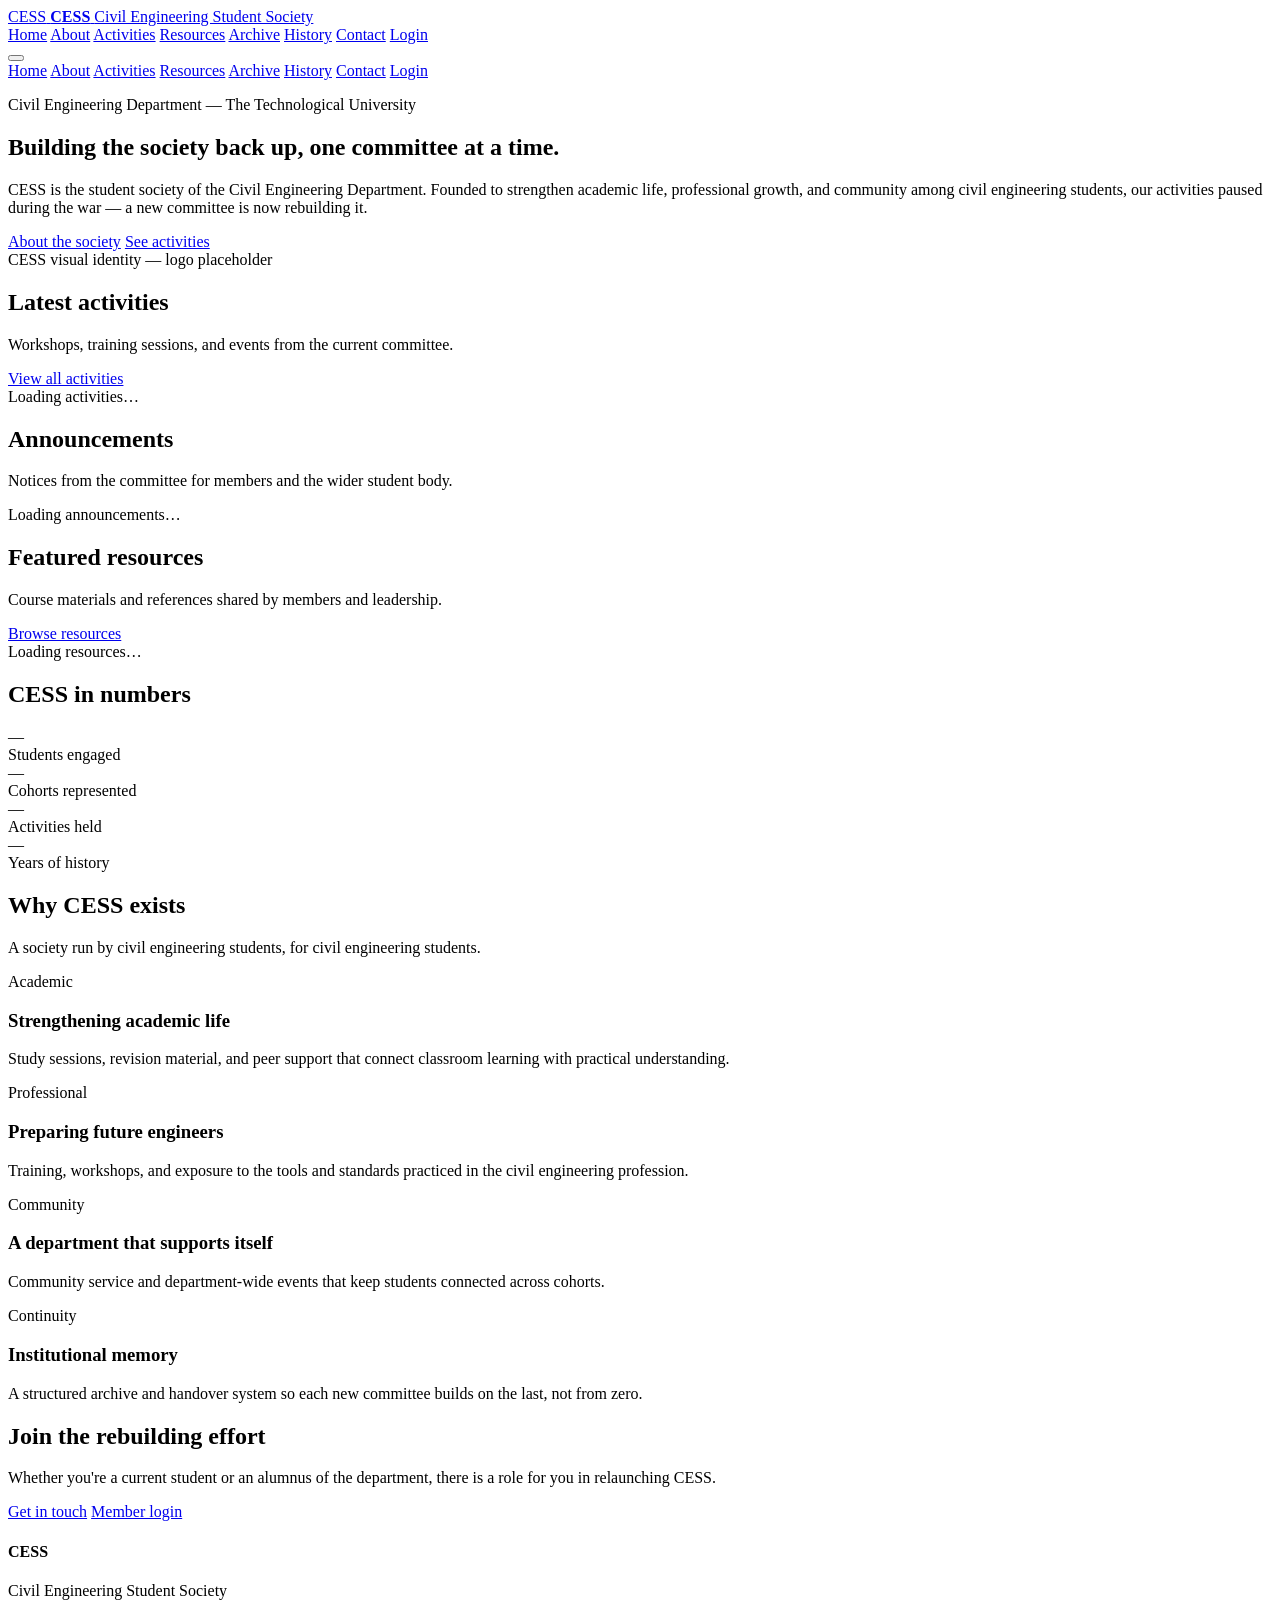
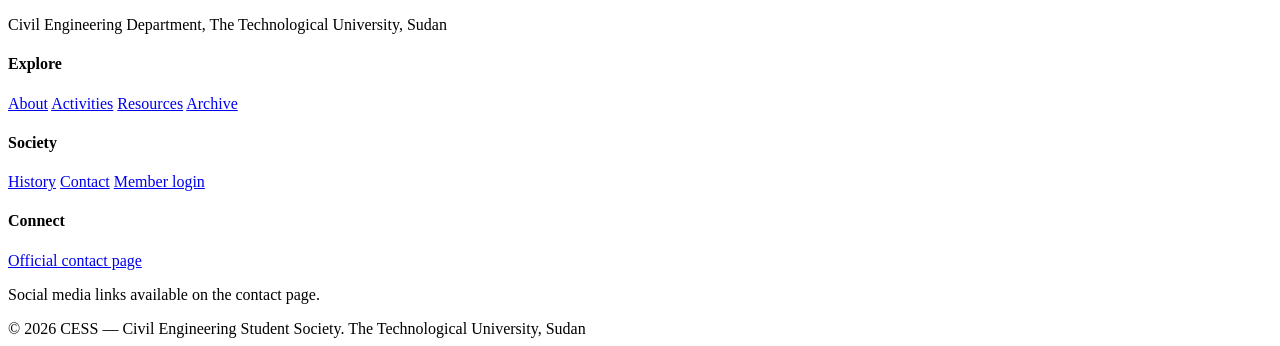
==== index.html @ f5d07ea7 "Add files via upload" ====
<!DOCTYPE html>
<html lang="en">
<head>
<meta charset="UTF-8">
<meta name="viewport" content="width=device-width, initial-scale=1.0">
<title>CESS — Civil Engineering Student Society | The Technological University</title>
<meta name="description" content="CESS is the Civil Engineering Student Society at the Civil Engineering Department, The Technological University, Sudan — rebuilding student engineering life after the war.">
<link rel="stylesheet" href="css/style.css">
<link rel="stylesheet" href="css/responsive.css">
</head>
<body>

<header class="site-header">
  <nav class="nav-bar">
    <a href="index.html" class="brand">
      <span class="brand-logo">CESS</span>
      <span class="brand-text">
        <strong>CESS</strong>
        <span>Civil Engineering Student Society</span>
      </span>
    </a>
    <div class="nav-links">
      <a href="index.html" class="active">Home</a>
      <a href="about.html">About</a>
      <a href="activities.html">Activities</a>
      <a href="resources.html">Resources</a>
      <a href="archive.html">Archive</a>
      <a href="history.html">History</a>
      <a href="contact.html">Contact</a>
      <a href="login.html" class="nav-cta">Login</a>
    </div>
    <button class="nav-toggle" id="navToggle" aria-label="Open menu" aria-expanded="false">
      <span></span><span></span><span></span>
    </button>
  </nav>
  <div class="mobile-menu" id="mobileMenu">
    <a href="index.html" class="active">Home</a>
    <a href="about.html">About</a>
    <a href="activities.html">Activities</a>
    <a href="resources.html">Resources</a>
    <a href="archive.html">Archive</a>
    <a href="history.html">History</a>
    <a href="contact.html">Contact</a>
    <a href="login.html">Login</a>
  </div>
</header>

<main>

  <section class="hero">
    <div class="container hero-grid">
      <div>
        <p class="hero-eyebrow">Civil Engineering Department — The Technological University</p>
        <h1>Building the society back up, one committee at a time.</h1>
        <p class="hero-lead">CESS is the student society of the Civil Engineering Department. Founded to strengthen academic life, professional growth, and community among civil engineering students, our activities paused during the war — a new committee is now rebuilding it.</p>
        <div class="hero-actions">
          <a href="about.html" class="btn btn-primary">About the society</a>
          <a href="activities.html" class="btn btn-secondary">See activities</a>
        </div>
      </div>
      <div class="hero-figure"><span>CESS visual identity — logo placeholder</span></div>
    </div>
  </section>

  <section class="section">
    <div class="container">
      <div class="section-head">
        <div>
          <h2>Latest activities</h2>
          <p>Workshops, training sessions, and events from the current committee.</p>
        </div>
        <a href="activities.html">View all activities</a>
      </div>
      <div class="grid grid-activities" id="latestActivities">
        <div class="state-block"><div class="spinner"></div>Loading activities…</div>
      </div>
    </div>
  </section>

  <section class="section section-alt">
    <div class="container">
      <div class="section-head">
        <div>
          <h2>Announcements</h2>
          <p>Notices from the committee for members and the wider student body.</p>
        </div>
      </div>
      <div class="grid grid-cards" id="latestAnnouncements">
        <div class="state-block"><div class="spinner"></div>Loading announcements…</div>
      </div>
    </div>
  </section>

  <section class="section">
    <div class="container">
      <div class="section-head">
        <div>
          <h2>Featured resources</h2>
          <p>Course materials and references shared by members and leadership.</p>
        </div>
        <a href="resources.html">Browse resources</a>
      </div>
      <div class="grid grid-resources" id="featuredResources">
        <div class="state-block"><div class="spinner"></div>Loading resources…</div>
      </div>
    </div>
  </section>

  <section class="section section-alt">
    <div class="container">
      <div class="section-head">
        <div>
          <h2>CESS in numbers</h2>
        </div>
      </div>
      <div class="stats-strip" id="statsStrip">
        <div class="stat-block"><div class="stat-number" id="statStudents">—</div><div class="stat-label">Students engaged</div></div>
        <div class="stat-block"><div class="stat-number" id="statCohorts">—</div><div class="stat-label">Cohorts represented</div></div>
        <div class="stat-block"><div class="stat-number" id="statActivities">—</div><div class="stat-label">Activities held</div></div>
        <div class="stat-block"><div class="stat-number" id="statYears">—</div><div class="stat-label">Years of history</div></div>
      </div>
    </div>
  </section>

  <section class="section">
    <div class="container">
      <div class="section-head">
        <div>
          <h2>Why CESS exists</h2>
          <p>A society run by civil engineering students, for civil engineering students.</p>
        </div>
      </div>
      <div class="grid grid-about">
        <div class="card">
          <span class="card-tag">Academic</span>
          <h3>Strengthening academic life</h3>
          <p>Study sessions, revision material, and peer support that connect classroom learning with practical understanding.</p>
        </div>
        <div class="card">
          <span class="card-tag">Professional</span>
          <h3>Preparing future engineers</h3>
          <p>Training, workshops, and exposure to the tools and standards practiced in the civil engineering profession.</p>
        </div>
        <div class="card">
          <span class="card-tag">Community</span>
          <h3>A department that supports itself</h3>
          <p>Community service and department-wide events that keep students connected across cohorts.</p>
        </div>
        <div class="card">
          <span class="card-tag">Continuity</span>
          <h3>Institutional memory</h3>
          <p>A structured archive and handover system so each new committee builds on the last, not from zero.</p>
        </div>
      </div>
    </div>
  </section>

  <section class="section section-alt text-center">
    <div class="container">
      <h2>Join the rebuilding effort</h2>
      <p class="hero-lead" style="margin-inline:auto;">Whether you're a current student or an alumnus of the department, there is a role for you in relaunching CESS.</p>
      <div class="hero-actions" style="justify-content:center;">
        <a href="contact.html" class="btn btn-primary">Get in touch</a>
        <a href="login.html" class="btn btn-secondary">Member login</a>
      </div>
    </div>
  </section>

</main>

<footer class="site-footer">
  <div class="container">
    <div class="footer-grid">
      <div class="footer-col">
        <h4>CESS</h4>
        <p>Civil Engineering Student Society</p>
        <p>Civil Engineering Department, The Technological University, Sudan</p>
      </div>
      <div class="footer-col">
        <h4>Explore</h4>
        <a href="about.html">About</a>
        <a href="activities.html">Activities</a>
        <a href="resources.html">Resources</a>
        <a href="archive.html">Archive</a>
      </div>
      <div class="footer-col">
        <h4>Society</h4>
        <a href="history.html">History</a>
        <a href="contact.html">Contact</a>
        <a href="login.html">Member login</a>
      </div>
      <div class="footer-col">
        <h4>Connect</h4>
        <a href="contact.html">Official contact page</a>
        <p>Social media links available on the contact page.</p>
      </div>
    </div>
    <div class="footer-bottom">
      <span>© <span id="footerYear"></span> CESS — Civil Engineering Student Society.</span>
      <span>The Technological University, Sudan</span>
    </div>
  </div>
</footer>

<script src="js/firebase-config.js" type="module"></script>
<script src="js/user.js" type="module"></script>
<script src="js/activities.js" type="module"></script>
<script src="js/resources.js" type="module"></script>
<script>
  document.getElementById('footerYear').textContent = new Date().getFullYear();
  const navToggle = document.getElementById('navToggle');
  const mobileMenu = document.getElementById('mobileMenu');
  navToggle.addEventListener('click', () => {
    const isOpen = mobileMenu.classList.toggle('open');
    navToggle.setAttribute('aria-expanded', isOpen);
  });
</script>
</body>
</html>
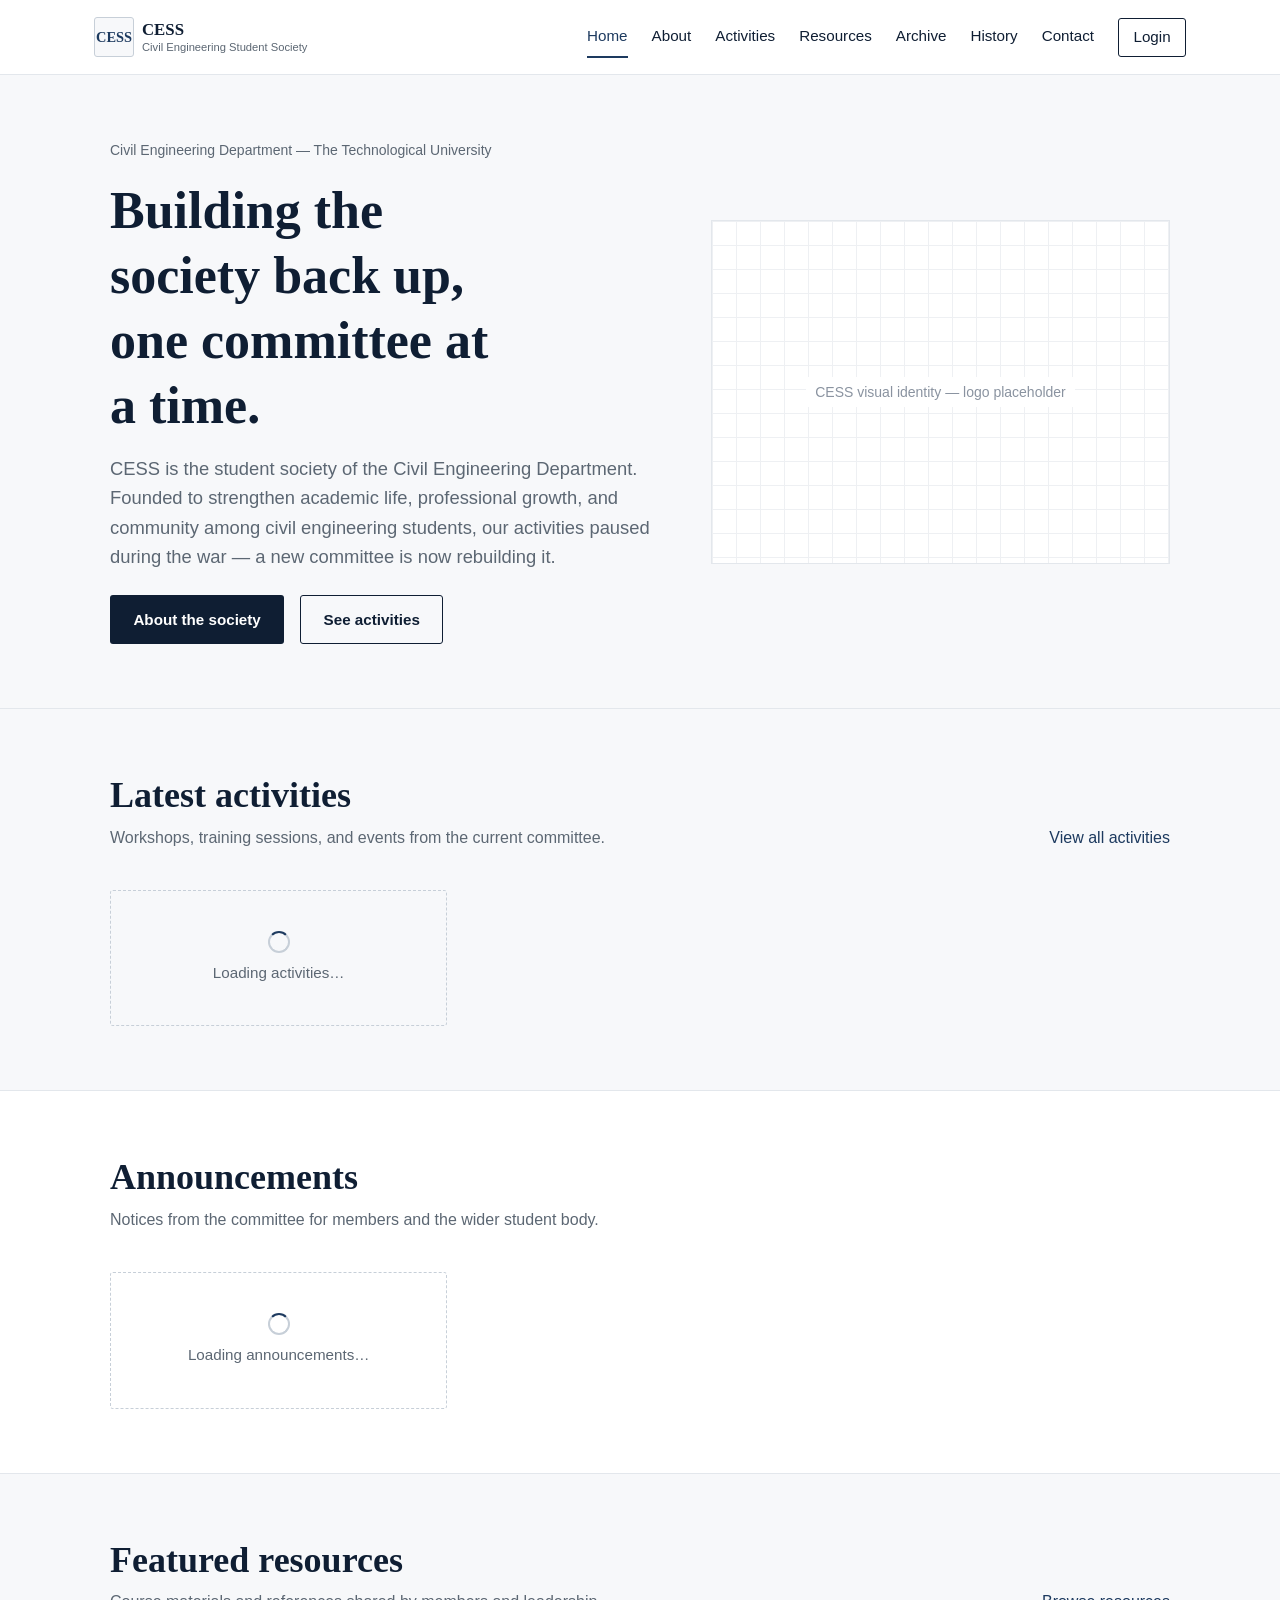
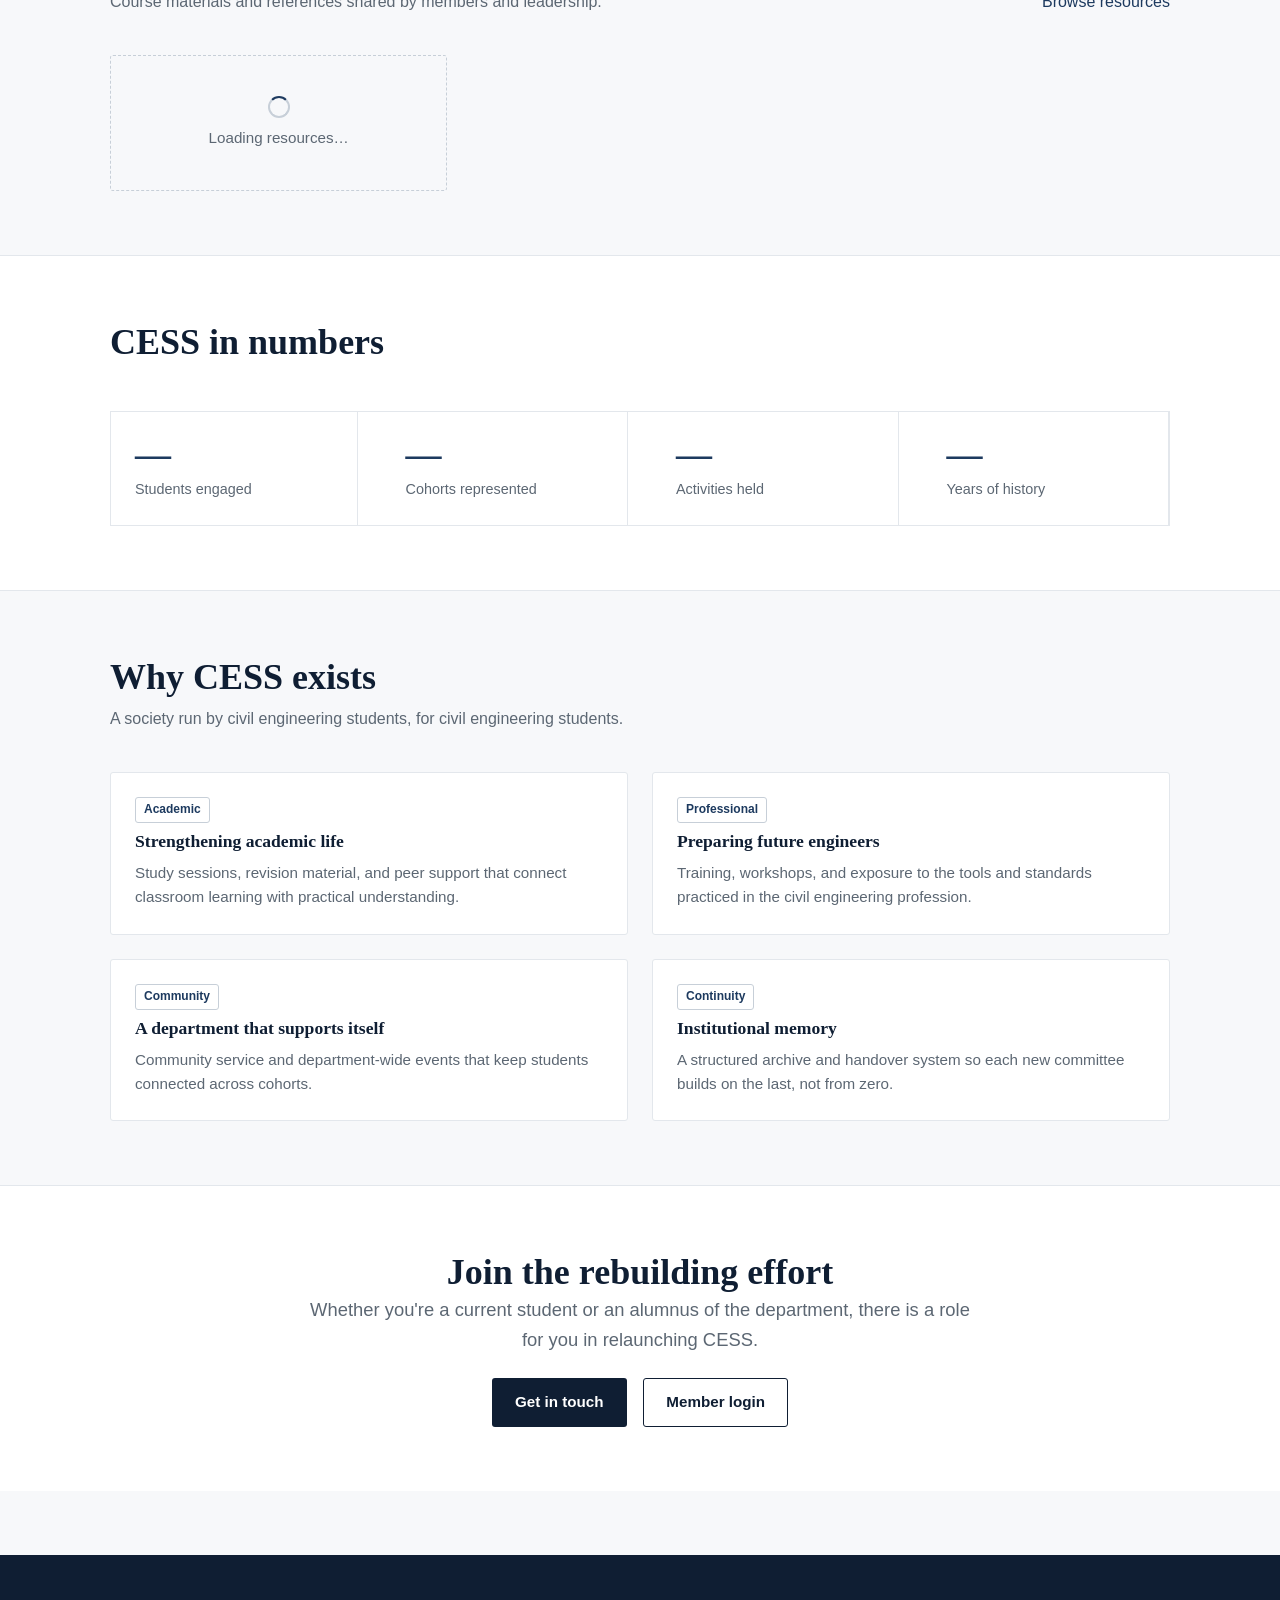
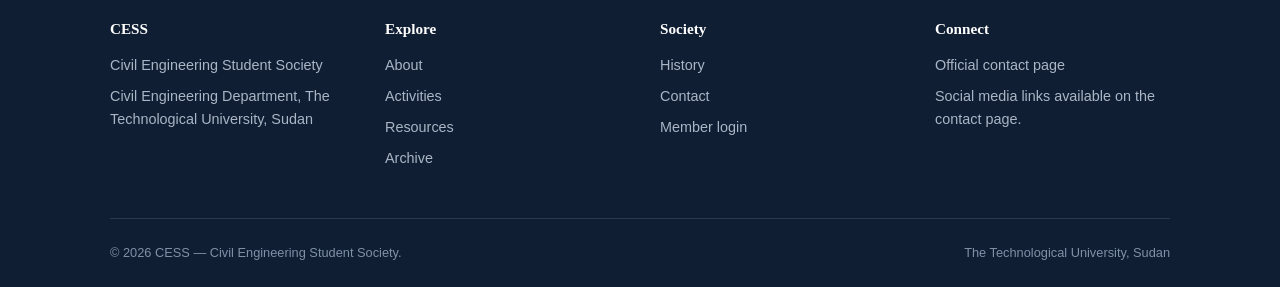
==== commit 6ebb19fd: "Update stylesheet links in index.html" ====
--- a/index.html
+++ b/index.html
@@ -5,8 +5,8 @@
 <meta name="viewport" content="width=device-width, initial-scale=1.0">
 <title>CESS — Civil Engineering Student Society | The Technological University</title>
 <meta name="description" content="CESS is the Civil Engineering Student Society at the Civil Engineering Department, The Technological University, Sudan — rebuilding student engineering life after the war.">
-<link rel="stylesheet" href="css/style.css">
-<link rel="stylesheet" href="css/responsive.css">
+<link rel="stylesheet" href="style.css">
+<link rel="stylesheet" href="responsive.css">
 </head>
 <body>
 
--- a/style.css
+++ b/style.css
@@ -0,0 +1,661 @@
+/* ==========================================================================
+   CESS — Civil Engineering Student Society
+   Core stylesheet: design tokens, base elements, layout, components
+   ========================================================================== */
+
+@import url('https://fonts.googleapis.com/css2?family=Source+Serif+4:opsz,wght@8..60,400;8..60,600;8..60,700&family=Inter:wght@400;500;600;700&display=swap');
+
+:root {
+  /* Color tokens */
+  --color-navy: #0F1E33;
+  --color-steel: #1D3A5F;
+  --color-steel-light: #2F5680;
+  --color-gray: #5C6773;
+  --color-gray-light: #8A93A0;
+  --color-bg: #F7F8FA;
+  --color-surface: #FFFFFF;
+  --color-border: #E3E7EC;
+  --color-border-strong: #C7CFD8;
+  --color-alert: #B23A1F;
+  --color-success: #2E6B4F;
+
+  /* Type */
+  --font-serif: 'Source Serif 4', Georgia, serif;
+  --font-sans: 'Inter', -apple-system, BlinkMacSystemFont, 'Segoe UI', sans-serif;
+
+  --fs-h1: clamp(2rem, 5vw, 3.25rem);
+  --fs-h2: clamp(1.5rem, 3.5vw, 2.25rem);
+  --fs-h3: clamp(1.15rem, 2.5vw, 1.5rem);
+  --fs-body: 1rem;
+  --fs-small: 0.875rem;
+
+  /* Spacing scale */
+  --space-1: 0.5rem;
+  --space-2: 1rem;
+  --space-3: 1.5rem;
+  --space-4: 2.5rem;
+  --space-5: 4rem;
+  --space-6: 6rem;
+
+  --max-width: 1140px;
+  --radius: 3px;
+}
+
+/* --------------------------------------------------------------------------
+   Reset & base
+   -------------------------------------------------------------------------- */
+* { box-sizing: border-box; margin: 0; padding: 0; }
+
+html { scroll-behavior: smooth; }
+
+body {
+  font-family: var(--font-sans);
+  font-size: var(--fs-body);
+  line-height: 1.6;
+  color: var(--color-navy);
+  background: var(--color-bg);
+  -webkit-font-smoothing: antialiased;
+}
+
+img { max-width: 100%; display: block; }
+
+a {
+  color: var(--color-steel);
+  text-decoration: none;
+}
+a:hover { text-decoration: underline; }
+
+ul, ol { list-style: none; }
+
+button { font-family: inherit; cursor: pointer; }
+
+h1, h2, h3, h4 {
+  font-family: var(--font-serif);
+  font-weight: 600;
+  line-height: 1.25;
+  color: var(--color-navy);
+}
+
+h1 { font-size: var(--fs-h1); font-weight: 700; }
+h2 { font-size: var(--fs-h2); }
+h3 { font-size: var(--fs-h3); }
+
+p { max-width: 65ch; }
+
+.container {
+  width: 100%;
+  max-width: var(--max-width);
+  margin: 0 auto;
+  padding: 0 var(--space-3);
+}
+
+/* Visible keyboard focus everywhere */
+a:focus-visible,
+button:focus-visible,
+input:focus-visible,
+textarea:focus-visible,
+select:focus-visible {
+  outline: 2px solid var(--color-steel);
+  outline-offset: 2px;
+}
+
+@media (prefers-reduced-motion: reduce) {
+  * { animation: none !important; transition: none !important; scroll-behavior: auto !important; }
+}
+
+/* --------------------------------------------------------------------------
+   Header & navigation
+   -------------------------------------------------------------------------- */
+.site-header {
+  background: var(--color-surface);
+  border-bottom: 1px solid var(--color-border);
+  position: sticky;
+  top: 0;
+  z-index: 100;
+}
+
+.nav-bar {
+  display: flex;
+  align-items: center;
+  justify-content: space-between;
+  padding: var(--space-2) var(--space-3);
+  max-width: var(--max-width);
+  margin: 0 auto;
+}
+
+.brand {
+  display: flex;
+  align-items: center;
+  gap: var(--space-1);
+  color: var(--color-navy);
+}
+.brand:hover { text-decoration: none; }
+
+.brand-logo {
+  width: 40px;
+  height: 40px;
+  border: 1px solid var(--color-border-strong);
+  border-radius: var(--radius);
+  display: flex;
+  align-items: center;
+  justify-content: center;
+  font-family: var(--font-serif);
+  font-weight: 700;
+  font-size: 0.9rem;
+  color: var(--color-steel);
+  background: var(--color-bg);
+  flex-shrink: 0;
+}
+
+.brand-text {
+  display: flex;
+  flex-direction: column;
+  line-height: 1.2;
+}
+.brand-text strong { font-family: var(--font-serif); font-size: 1.05rem; }
+.brand-text span { font-size: 0.7rem; color: var(--color-gray); }
+
+.nav-links {
+  display: none;
+  align-items: center;
+  gap: var(--space-3);
+}
+
+.nav-links a {
+  color: var(--color-navy);
+  font-size: 0.95rem;
+  font-weight: 500;
+  padding: var(--space-1) 0;
+  border-bottom: 2px solid transparent;
+}
+.nav-links a:hover,
+.nav-links a.active {
+  color: var(--color-steel);
+  text-decoration: none;
+  border-bottom-color: var(--color-steel);
+}
+
+.nav-cta {
+  border: 1px solid var(--color-navy) !important;
+  padding: 0.4rem 0.9rem !important;
+  border-radius: var(--radius);
+}
+
+.nav-toggle {
+  display: flex;
+  flex-direction: column;
+  gap: 5px;
+  background: none;
+  border: none;
+  padding: 0.5rem;
+}
+.nav-toggle span {
+  width: 22px;
+  height: 2px;
+  background: var(--color-navy);
+}
+
+.mobile-menu {
+  display: none;
+  flex-direction: column;
+  border-top: 1px solid var(--color-border);
+  background: var(--color-surface);
+}
+.mobile-menu.open { display: flex; }
+.mobile-menu a {
+  padding: var(--space-2) var(--space-3);
+  border-bottom: 1px solid var(--color-border);
+  color: var(--color-navy);
+  font-weight: 500;
+}
+.mobile-menu a.active { color: var(--color-steel); }
+
+.user-badge {
+  font-size: var(--fs-small);
+  color: var(--color-gray);
+  padding: var(--space-2) var(--space-3);
+  border-bottom: 1px solid var(--color-border);
+}
+
+/* --------------------------------------------------------------------------
+   Hero
+   -------------------------------------------------------------------------- */
+.hero {
+  border-bottom: 1px solid var(--color-border);
+  padding: var(--space-5) 0;
+}
+
+.hero-grid {
+  display: grid;
+  gap: var(--space-4);
+}
+
+.hero-eyebrow {
+  font-size: var(--fs-small);
+  color: var(--color-gray);
+  margin-bottom: var(--space-2);
+}
+
+.hero h1 { margin-bottom: var(--space-2); max-width: 16ch; }
+
+.hero-lead {
+  font-size: 1.15rem;
+  color: var(--color-gray);
+  margin-bottom: var(--space-3);
+}
+
+.hero-actions {
+  display: flex;
+  flex-wrap: wrap;
+  gap: var(--space-2);
+}
+
+.hero-figure {
+  border: 1px solid var(--color-border);
+  background: var(--color-surface);
+  aspect-ratio: 4/3;
+  display: flex;
+  align-items: center;
+  justify-content: center;
+  color: var(--color-gray-light);
+  font-size: var(--fs-small);
+  position: relative;
+  overflow: hidden;
+}
+
+/* subtle technical grid backdrop for hero art placeholder */
+.hero-figure::before {
+  content: "";
+  position: absolute;
+  inset: 0;
+  background-image:
+    linear-gradient(var(--color-border) 1px, transparent 1px),
+    linear-gradient(90deg, var(--color-border) 1px, transparent 1px);
+  background-size: 24px 24px;
+  opacity: 0.6;
+}
+.hero-figure span { position: relative; background: var(--color-surface); padding: 0.25rem 0.6rem; }
+
+/* --------------------------------------------------------------------------
+   Buttons
+   -------------------------------------------------------------------------- */
+.btn {
+  display: inline-block;
+  padding: 0.7rem 1.4rem;
+  border-radius: var(--radius);
+  font-weight: 600;
+  font-size: 0.95rem;
+  border: 1px solid transparent;
+  text-align: center;
+}
+.btn:hover { text-decoration: none; }
+
+.btn-primary {
+  background: var(--color-navy);
+  color: #fff;
+}
+.btn-primary:hover { background: var(--color-steel); }
+
+.btn-secondary {
+  background: transparent;
+  border-color: var(--color-navy);
+  color: var(--color-navy);
+}
+.btn-secondary:hover { background: var(--color-navy); color: #fff; }
+
+.btn-small { padding: 0.4rem 0.9rem; font-size: 0.85rem; }
+.btn-block { display: block; width: 100%; }
+.btn:disabled { opacity: 0.5; cursor: not-allowed; }
+
+/* --------------------------------------------------------------------------
+   Sections
+   -------------------------------------------------------------------------- */
+.section {
+  padding: var(--space-5) 0;
+  border-bottom: 1px solid var(--color-border);
+}
+.section:last-of-type { border-bottom: none; }
+
+.section-head {
+  display: flex;
+  justify-content: space-between;
+  align-items: flex-end;
+  gap: var(--space-2);
+  margin-bottom: var(--space-4);
+  flex-wrap: wrap;
+}
+
+.section-head h2 { margin-bottom: 0.4rem; }
+.section-head p { color: var(--color-gray); margin: 0; }
+
+.section-alt { background: var(--color-surface); }
+
+/* --------------------------------------------------------------------------
+   Cards & grids
+   -------------------------------------------------------------------------- */
+.grid {
+  display: grid;
+  gap: var(--space-3);
+}
+
+.card {
+  border: 1px solid var(--color-border);
+  background: var(--color-surface);
+  padding: var(--space-3);
+  border-radius: var(--radius);
+  display: flex;
+  flex-direction: column;
+  gap: var(--space-1);
+}
+
+.card-media {
+  aspect-ratio: 16/9;
+  background: var(--color-bg);
+  border: 1px solid var(--color-border);
+  display: flex;
+  align-items: center;
+  justify-content: center;
+  color: var(--color-gray-light);
+  font-size: var(--fs-small);
+  margin-bottom: var(--space-1);
+  overflow: hidden;
+}
+.card-media img { width: 100%; height: 100%; object-fit: cover; }
+
+.card-tag {
+  display: inline-block;
+  font-size: 0.75rem;
+  font-weight: 600;
+  color: var(--color-steel);
+  border: 1px solid var(--color-border-strong);
+  padding: 0.15rem 0.5rem;
+  border-radius: var(--radius);
+  width: fit-content;
+}
+
+.card h3 { font-size: 1.1rem; }
+.card p { color: var(--color-gray); font-size: 0.95rem; }
+
+.card-meta {
+  display: flex;
+  gap: var(--space-2);
+  font-size: var(--fs-small);
+  color: var(--color-gray);
+  border-top: 1px solid var(--color-border);
+  padding-top: var(--space-1);
+  margin-top: auto;
+}
+
+/* --------------------------------------------------------------------------
+   Stats strip
+   -------------------------------------------------------------------------- */
+.stats-strip {
+  display: grid;
+  gap: var(--space-3);
+  border: 1px solid var(--color-border);
+  background: var(--color-surface);
+}
+
+.stat-block {
+  padding: var(--space-3);
+  text-align: left;
+  border-bottom: 1px solid var(--color-border);
+}
+
+.stat-number {
+  font-family: var(--font-serif);
+  font-size: 2.25rem;
+  font-weight: 700;
+  color: var(--color-steel);
+  line-height: 1;
+}
+
+.stat-label {
+  color: var(--color-gray);
+  font-size: 0.9rem;
+  margin-top: 0.35rem;
+}
+
+/* --------------------------------------------------------------------------
+   Forms
+   -------------------------------------------------------------------------- */
+.form-group { margin-bottom: var(--space-2); }
+
+.form-group label {
+  display: block;
+  font-size: var(--fs-small);
+  font-weight: 600;
+  margin-bottom: 0.35rem;
+  color: var(--color-navy);
+}
+
+.form-group input,
+.form-group select,
+.form-group textarea {
+  width: 100%;
+  padding: 0.65rem 0.8rem;
+  border: 1px solid var(--color-border-strong);
+  border-radius: var(--radius);
+  font-family: inherit;
+  font-size: 1rem;
+  background: var(--color-surface);
+  color: var(--color-navy);
+}
+
+.form-group textarea { min-height: 120px; resize: vertical; }
+
+.form-hint { font-size: 0.8rem; color: var(--color-gray); margin-top: 0.3rem; }
+
+.form-error {
+  border: 1px solid var(--color-alert);
+  background: #FBEEEA;
+  color: var(--color-alert);
+  padding: var(--space-2);
+  border-radius: var(--radius);
+  font-size: var(--fs-small);
+  margin-bottom: var(--space-2);
+  display: none;
+}
+.form-error.show { display: block; }
+
+.form-success {
+  border: 1px solid var(--color-success);
+  background: #EAF3EE;
+  color: var(--color-success);
+  padding: var(--space-2);
+  border-radius: var(--radius);
+  font-size: var(--fs-small);
+  margin-bottom: var(--space-2);
+  display: none;
+}
+.form-success.show { display: block; }
+
+/* --------------------------------------------------------------------------
+   States: loading / empty / error
+   -------------------------------------------------------------------------- */
+.state-block {
+  padding: var(--space-4);
+  text-align: center;
+  color: var(--color-gray);
+  border: 1px dashed var(--color-border-strong);
+  border-radius: var(--radius);
+  font-size: 0.95rem;
+}
+
+.spinner {
+  width: 22px;
+  height: 22px;
+  border: 2px solid var(--color-border-strong);
+  border-top-color: var(--color-steel);
+  border-radius: 50%;
+  margin: 0 auto var(--space-1);
+  animation: spin 0.8s linear infinite;
+}
+@keyframes spin { to { transform: rotate(360deg); } }
+
+/* --------------------------------------------------------------------------
+   Filters / search bar
+   -------------------------------------------------------------------------- */
+.filter-bar {
+  display: flex;
+  flex-wrap: wrap;
+  gap: var(--space-2);
+  align-items: center;
+  padding: var(--space-3);
+  background: var(--color-surface);
+  border: 1px solid var(--color-border);
+  border-radius: var(--radius);
+  margin-bottom: var(--space-4);
+}
+
+.filter-bar input[type="search"] {
+  flex: 1 1 220px;
+  padding: 0.6rem 0.8rem;
+  border: 1px solid var(--color-border-strong);
+  border-radius: var(--radius);
+  font-family: inherit;
+}
+
+.filter-bar select {
+  padding: 0.6rem 0.8rem;
+  border: 1px solid var(--color-border-strong);
+  border-radius: var(--radius);
+  font-family: inherit;
+  background: var(--color-surface);
+}
+
+/* --------------------------------------------------------------------------
+   Timeline (history.html)
+   -------------------------------------------------------------------------- */
+.timeline {
+  position: relative;
+  padding-left: var(--space-4);
+  border-left: 2px solid var(--color-border-strong);
+}
+
+.timeline-item {
+  position: relative;
+  padding-bottom: var(--space-5);
+}
+.timeline-item:last-child { padding-bottom: 0; }
+
+.timeline-item::before {
+  content: "";
+  position: absolute;
+  left: calc(-1 * var(--space-4) - 6px);
+  top: 4px;
+  width: 12px;
+  height: 12px;
+  border-radius: 50%;
+  background: var(--color-surface);
+  border: 2px solid var(--color-steel);
+}
+
+.timeline-year {
+  font-family: var(--font-serif);
+  font-weight: 700;
+  color: var(--color-steel);
+  font-size: 1.1rem;
+  margin-bottom: 0.25rem;
+}
+
+.timeline-item.is-gap::before { border-color: var(--color-alert); }
+.timeline-item.is-gap .timeline-year { color: var(--color-alert); }
+
+/* --------------------------------------------------------------------------
+   Footer
+   -------------------------------------------------------------------------- */
+.site-footer {
+  background: var(--color-navy);
+  color: #C9D2DE;
+  padding: var(--space-5) 0 var(--space-3);
+  margin-top: var(--space-5);
+}
+
+.footer-grid {
+  display: grid;
+  gap: var(--space-4);
+  padding-bottom: var(--space-4);
+  border-bottom: 1px solid rgba(255,255,255,0.12);
+  margin-bottom: var(--space-3);
+}
+
+.footer-col h4 {
+  color: #fff;
+  font-size: 0.95rem;
+  margin-bottom: var(--space-2);
+}
+
+.footer-col a,
+.footer-col p {
+  color: #AAB6C6;
+  font-size: 0.9rem;
+  display: block;
+  margin-bottom: 0.5rem;
+}
+.footer-col a:hover { color: #fff; }
+
+.footer-bottom {
+  display: flex;
+  justify-content: space-between;
+  flex-wrap: wrap;
+  gap: var(--space-1);
+  font-size: 0.8rem;
+  color: #8090A5;
+}
+
+/* --------------------------------------------------------------------------
+   Utility
+   -------------------------------------------------------------------------- */
+.text-center { text-align: center; }
+.mt-1 { margin-top: var(--space-1); }
+.mt-2 { margin-top: var(--space-2); }
+.mt-3 { margin-top: var(--space-3); }
+.mb-2 { margin-bottom: var(--space-2); }
+.mb-3 { margin-bottom: var(--space-3); }
+.hidden { display: none !important; }
+.badge {
+  display: inline-block;
+  font-size: 0.75rem;
+  font-weight: 600;
+  padding: 0.15rem 0.55rem;
+  border-radius: var(--radius);
+  border: 1px solid var(--color-border-strong);
+  color: var(--color-gray);
+}
+.badge-open { color: var(--color-success); border-color: var(--color-success); }
+.badge-closed { color: var(--color-alert); border-color: var(--color-alert); }
+.badge-upcoming { color: var(--color-steel); border-color: var(--color-steel); }
+
+.auth-shell {
+  max-width: 420px;
+  margin: var(--space-5) auto;
+  padding: 0 var(--space-3);
+}
+
+.auth-card {
+  background: var(--color-surface);
+  border: 1px solid var(--color-border);
+  border-radius: var(--radius);
+  padding: var(--space-4);
+}
+
+.auth-tabs {
+  display: flex;
+  border-bottom: 1px solid var(--color-border);
+  margin-bottom: var(--space-3);
+}
+.auth-tab {
+  flex: 1;
+  text-align: center;
+  padding: var(--space-2);
+  font-weight: 600;
+  color: var(--color-gray);
+  background: none;
+  border: none;
+  border-bottom: 2px solid transparent;
+}
+.auth-tab.active {
+  color: var(--color-navy);
+  border-bottom-color: var(--color-steel);
+}
--- a/responsive.css
+++ b/responsive.css
@@ -0,0 +1,71 @@
+/* ==========================================================================
+   CESS — Responsive rules
+   Mobile-first base lives in style.css. This file layers breakpoints on top.
+   Breakpoints: 480 (large phone), 768 (tablet), 1024 (laptop), 1280 (desktop)
+   ========================================================================== */
+
+/* ---- Base (phones, default) ------------------------------------------- */
+.grid-activities,
+.grid-resources,
+.grid-cards { grid-template-columns: 1fr; }
+
+.hero-grid { grid-template-columns: 1fr; }
+.hero-figure { order: -1; }
+
+.stats-strip { grid-template-columns: repeat(2, 1fr); }
+.stat-block:nth-last-child(-n+2) { border-bottom: none; }
+.stat-block { border-right: 1px solid var(--color-border); }
+.stat-block:nth-child(2n) { border-right: none; }
+
+.footer-grid { grid-template-columns: 1fr 1fr; }
+
+/* ---- >= 480px : large phones -------------------------------------------- */
+@media (min-width: 480px) {
+  .grid-activities,
+  .grid-resources,
+  .grid-cards { grid-template-columns: repeat(2, 1fr); }
+}
+
+/* ---- >= 768px : tablets -------------------------------------------------- */
+@media (min-width: 768px) {
+  .nav-links { display: flex; }
+  .nav-toggle { display: none; }
+  .mobile-menu { display: none !important; }
+
+  .hero-grid {
+    grid-template-columns: 1.1fr 0.9fr;
+    align-items: center;
+  }
+  .hero-figure { order: 0; }
+
+  .stats-strip { grid-template-columns: repeat(4, 1fr); }
+  .stat-block { border-bottom: none; }
+  .stat-block:nth-child(2n) { border-right: 1px solid var(--color-border); }
+  .stat-block:not(:last-child) { border-right: 1px solid var(--color-border); }
+
+  .footer-grid { grid-template-columns: repeat(4, 1fr); }
+
+  .dashboard-layout {
+    grid-template-columns: 220px 1fr;
+  }
+}
+
+/* ---- >= 1024px : laptops -------------------------------------------------- */
+@media (min-width: 1024px) {
+  .grid-activities,
+  .grid-resources,
+  .grid-cards { grid-template-columns: repeat(3, 1fr); }
+
+  .grid-about { grid-template-columns: repeat(2, 1fr); }
+}
+
+/* ---- >= 1280px : desktop --------------------------------------------------- */
+@media (min-width: 1280px) {
+  .container { padding: 0 var(--space-4); }
+}
+
+/* ---- Print (useful for reports/handover pages) --------------------------- */
+@media print {
+  .site-header, .site-footer, .nav-toggle, .filter-bar, .btn { display: none !important; }
+  body { background: #fff; }
+}
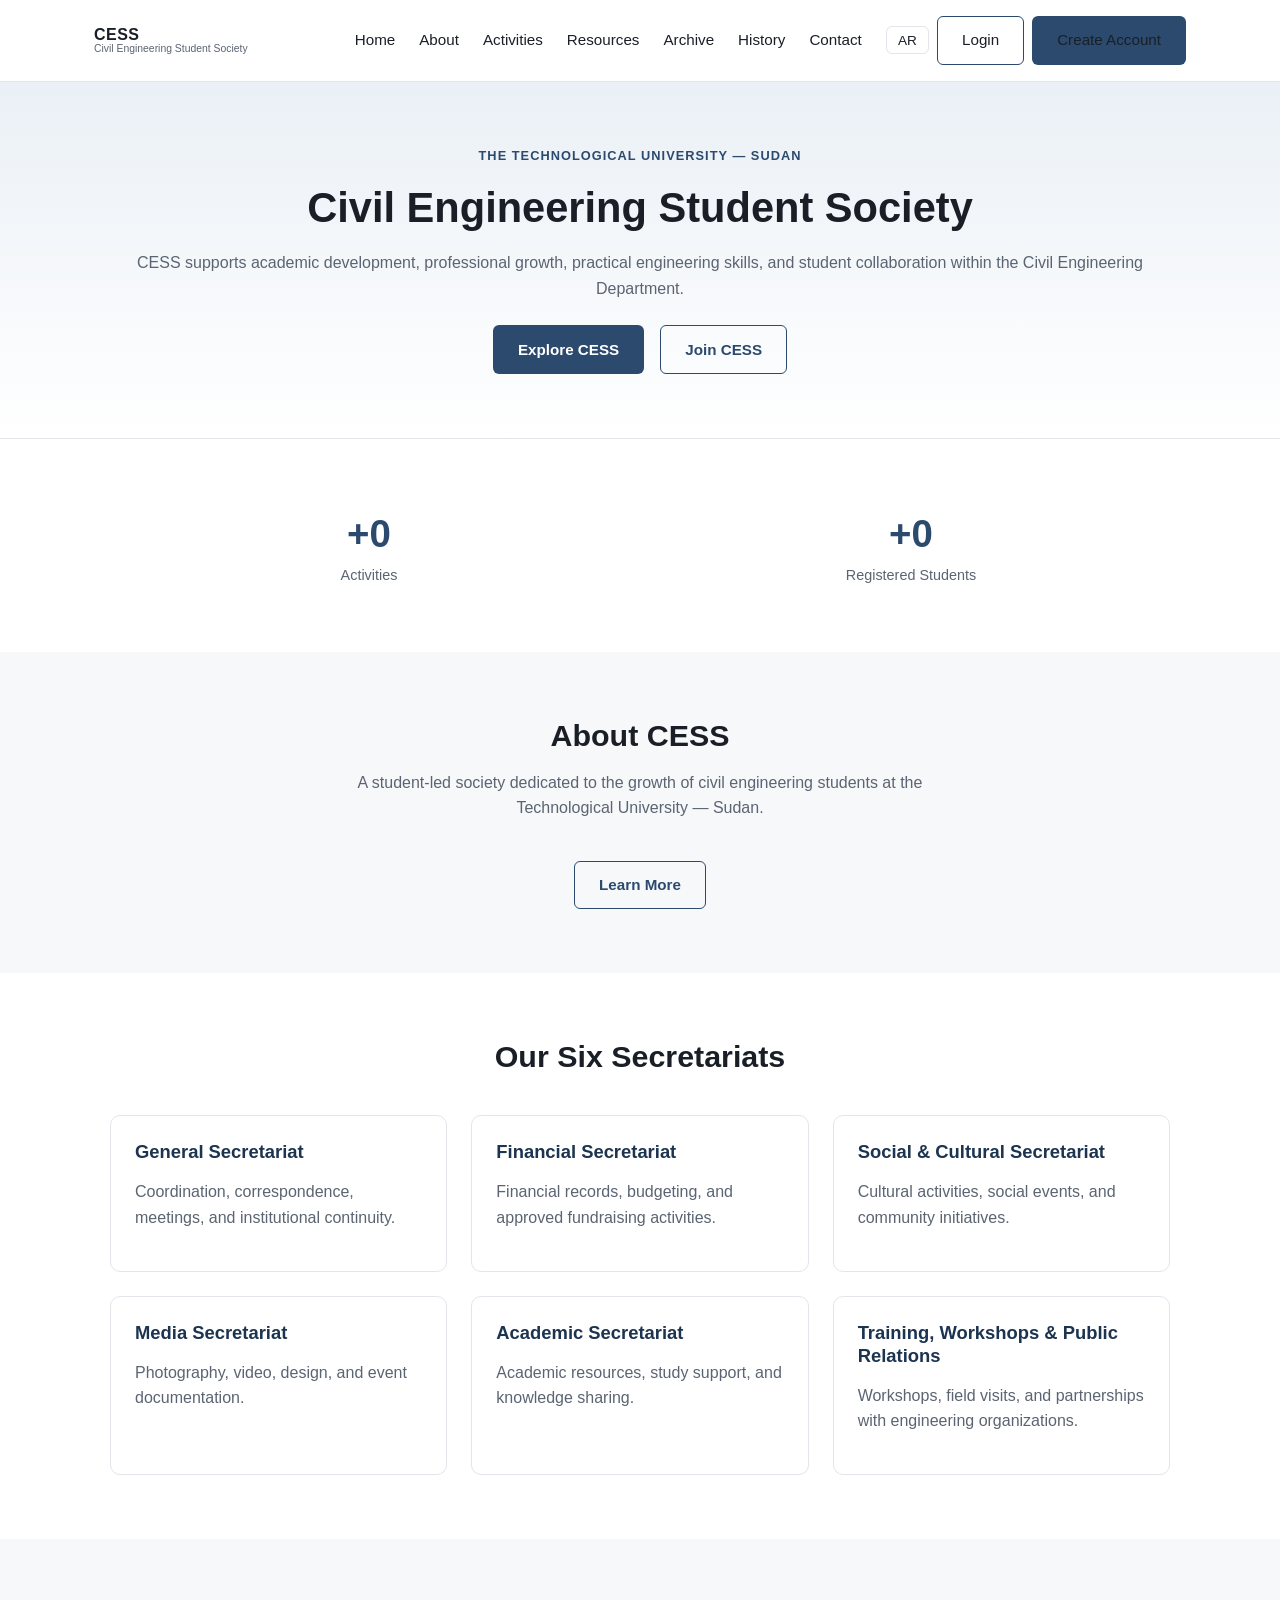
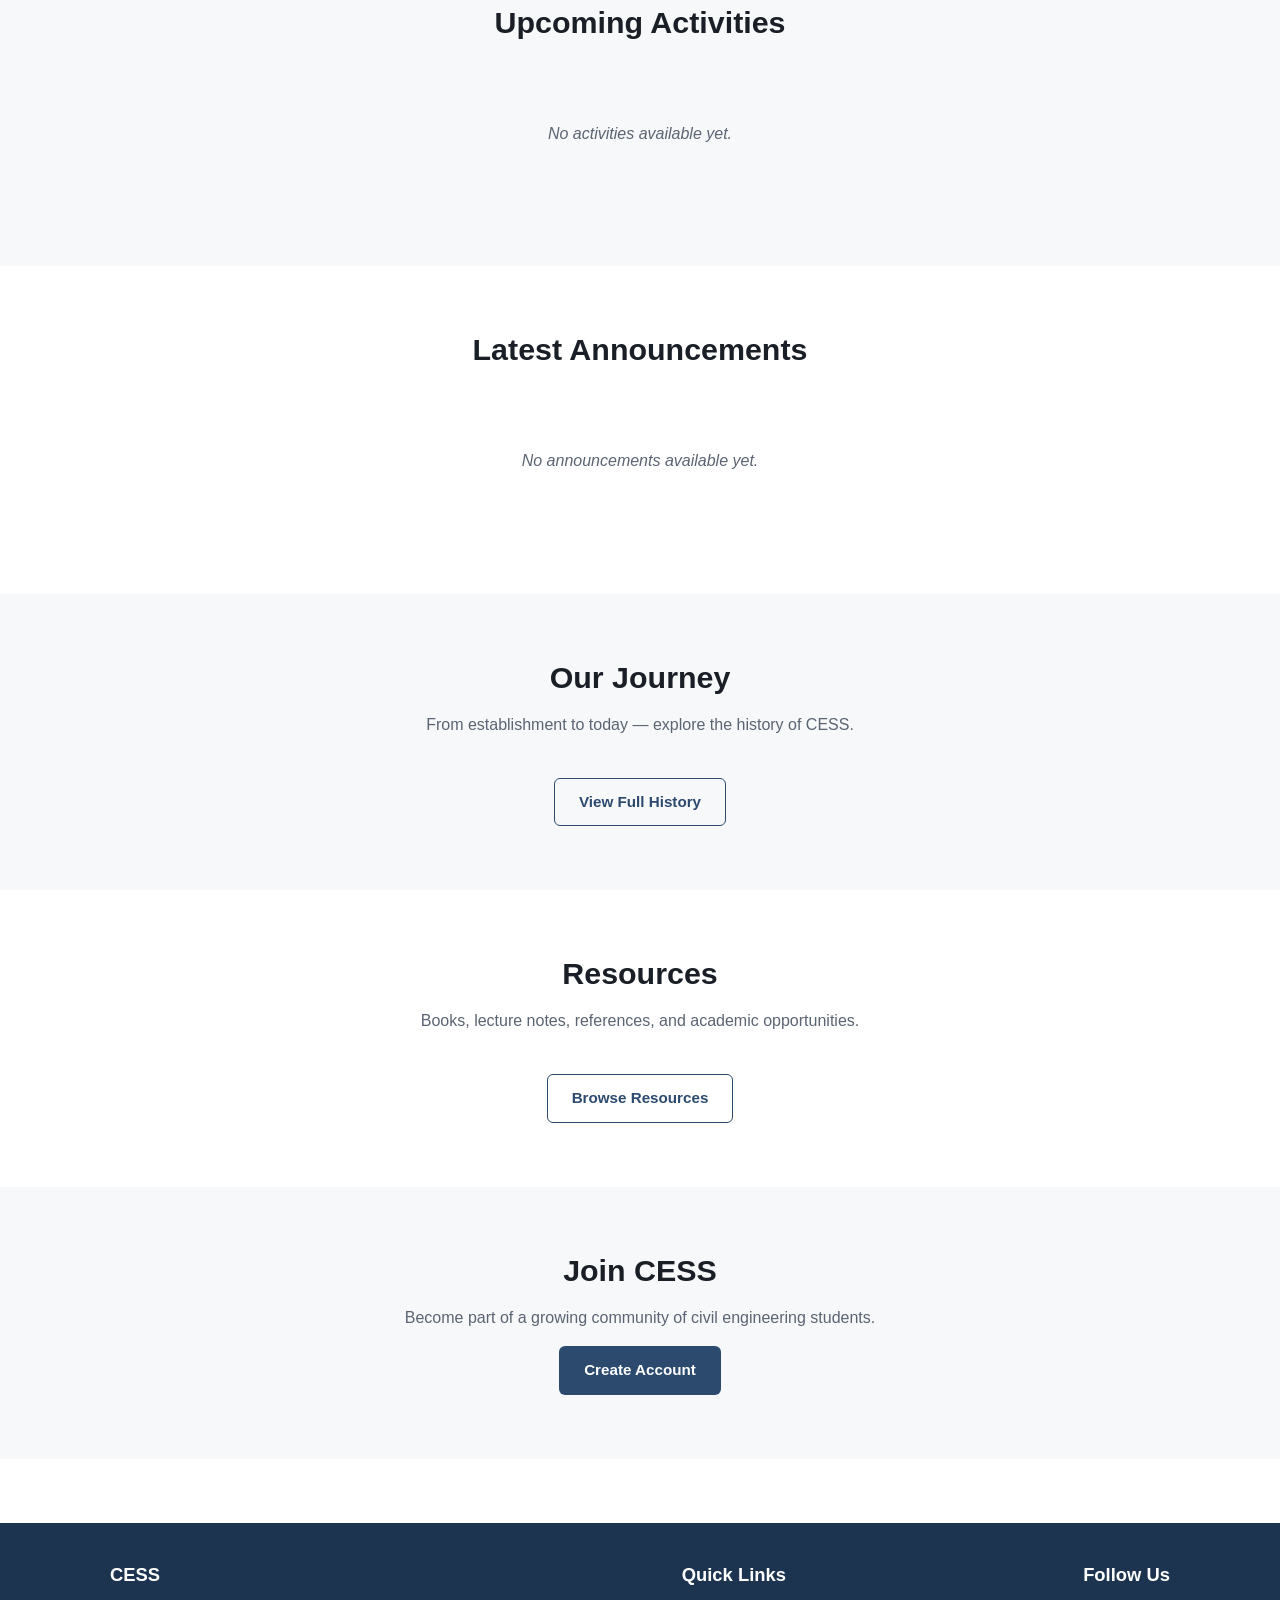
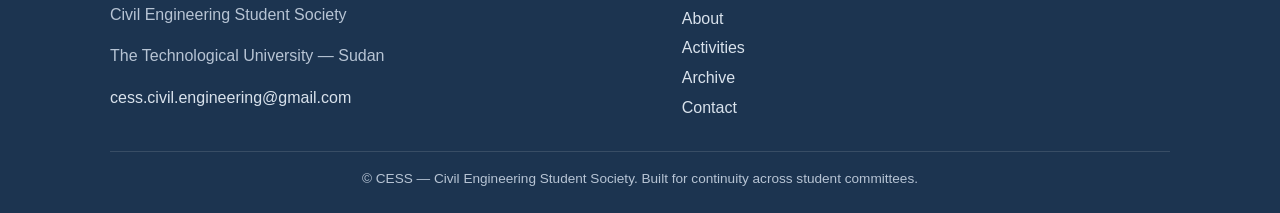
==== commit 6e6aff73: "Add files via upload" ====
--- a/index.html
+++ b/index.html
@@ -1,219 +1,230 @@
 <!DOCTYPE html>
-<html lang="en">
+<html lang="en" dir="ltr">
 <head>
 <meta charset="UTF-8">
 <meta name="viewport" content="width=device-width, initial-scale=1.0">
-<title>CESS — Civil Engineering Student Society | The Technological University</title>
-<meta name="description" content="CESS is the Civil Engineering Student Society at the Civil Engineering Department, The Technological University, Sudan — rebuilding student engineering life after the war.">
+<title>CESS — Civil Engineering Student Society</title>
+<meta name="description" content="Civil Engineering Student Society — Civil Engineering Department, The Technological University, Sudan.">
 <link rel="stylesheet" href="style.css">
 <link rel="stylesheet" href="responsive.css">
 </head>
 <body>
 
+<!-- ========== HEADER ========== -->
 <header class="site-header">
-  <nav class="nav-bar">
-    <a href="index.html" class="brand">
-      <span class="brand-logo">CESS</span>
-      <span class="brand-text">
-        <strong>CESS</strong>
-        <span>Civil Engineering Student Society</span>
+  <div class="nav-wrapper">
+    <a href="index.html" class="logo-link">
+      <img src="cess-logo.png" alt="CESS logo" onerror="this.style.display='none'">
+      <span class="logo-text-mark">
+        <span class="primary">CESS</span>
+        <span class="secondary" data-en="Civil Engineering Student Society" data-ar="جمعية طلاب الهندسة المدنية">Civil Engineering Student Society</span>
       </span>
     </a>
-    <div class="nav-links">
-      <a href="index.html" class="active">Home</a>
-      <a href="about.html">About</a>
-      <a href="activities.html">Activities</a>
-      <a href="resources.html">Resources</a>
-      <a href="archive.html">Archive</a>
-      <a href="history.html">History</a>
-      <a href="contact.html">Contact</a>
-      <a href="login.html" class="nav-cta">Login</a>
-    </div>
-    <button class="nav-toggle" id="navToggle" aria-label="Open menu" aria-expanded="false">
+
+    <button class="hamburger" id="hamburger" aria-label="Toggle navigation" aria-expanded="false">
       <span></span><span></span><span></span>
     </button>
-  </nav>
-  <div class="mobile-menu" id="mobileMenu">
-    <a href="index.html" class="active">Home</a>
-    <a href="about.html">About</a>
-    <a href="activities.html">Activities</a>
-    <a href="resources.html">Resources</a>
-    <a href="archive.html">Archive</a>
-    <a href="history.html">History</a>
-    <a href="contact.html">Contact</a>
-    <a href="login.html">Login</a>
+
+    <nav class="nav-menu" id="nav-menu">
+      <a href="index.html" data-en="Home" data-ar="الرئيسية">Home</a>
+      <a href="about.html" data-en="About" data-ar="عن الجمعية">About</a>
+      <a href="activities.html" data-en="Activities" data-ar="الأنشطة">Activities</a>
+      <a href="resources.html" data-en="Resources" data-ar="المصادر">Resources</a>
+      <a href="archive.html" data-en="Archive" data-ar="الأرشيف">Archive</a>
+      <a href="history.html" data-en="History" data-ar="التاريخ">History</a>
+      <a href="contact.html" data-en="Contact" data-ar="تواصل معنا">Contact</a>
+      <div class="nav-actions">
+        <button id="lang-toggle" aria-label="Switch language"><span id="lang-toggle-label">AR</span></button>
+        <a href="login.html" class="btn btn-outline" data-en="Login" data-ar="تسجيل الدخول">Login</a>
+        <a href="register.html" class="btn btn-primary" data-en="Create Account" data-ar="إنشاء حساب">Create Account</a>
+      </div>
+    </nav>
   </div>
 </header>
 
-<main>
-
-  <section class="hero">
-    <div class="container hero-grid">
-      <div>
-        <p class="hero-eyebrow">Civil Engineering Department — The Technological University</p>
-        <h1>Building the society back up, one committee at a time.</h1>
-        <p class="hero-lead">CESS is the student society of the Civil Engineering Department. Founded to strengthen academic life, professional growth, and community among civil engineering students, our activities paused during the war — a new committee is now rebuilding it.</p>
-        <div class="hero-actions">
-          <a href="about.html" class="btn btn-primary">About the society</a>
-          <a href="activities.html" class="btn btn-secondary">See activities</a>
-        </div>
-      </div>
-      <div class="hero-figure"><span>CESS visual identity — logo placeholder</span></div>
-    </div>
-  </section>
-
-  <section class="section">
-    <div class="container">
-      <div class="section-head">
-        <div>
-          <h2>Latest activities</h2>
-          <p>Workshops, training sessions, and events from the current committee.</p>
-        </div>
-        <a href="activities.html">View all activities</a>
-      </div>
-      <div class="grid grid-activities" id="latestActivities">
-        <div class="state-block"><div class="spinner"></div>Loading activities…</div>
-      </div>
-    </div>
-  </section>
-
-  <section class="section section-alt">
-    <div class="container">
-      <div class="section-head">
-        <div>
-          <h2>Announcements</h2>
-          <p>Notices from the committee for members and the wider student body.</p>
-        </div>
-      </div>
-      <div class="grid grid-cards" id="latestAnnouncements">
-        <div class="state-block"><div class="spinner"></div>Loading announcements…</div>
-      </div>
-    </div>
-  </section>
-
-  <section class="section">
-    <div class="container">
-      <div class="section-head">
-        <div>
-          <h2>Featured resources</h2>
-          <p>Course materials and references shared by members and leadership.</p>
-        </div>
-        <a href="resources.html">Browse resources</a>
-      </div>
-      <div class="grid grid-resources" id="featuredResources">
-        <div class="state-block"><div class="spinner"></div>Loading resources…</div>
-      </div>
-    </div>
-  </section>
-
-  <section class="section section-alt">
-    <div class="container">
-      <div class="section-head">
-        <div>
-          <h2>CESS in numbers</h2>
-        </div>
-      </div>
-      <div class="stats-strip" id="statsStrip">
-        <div class="stat-block"><div class="stat-number" id="statStudents">—</div><div class="stat-label">Students engaged</div></div>
-        <div class="stat-block"><div class="stat-number" id="statCohorts">—</div><div class="stat-label">Cohorts represented</div></div>
-        <div class="stat-block"><div class="stat-number" id="statActivities">—</div><div class="stat-label">Activities held</div></div>
-        <div class="stat-block"><div class="stat-number" id="statYears">—</div><div class="stat-label">Years of history</div></div>
-      </div>
-    </div>
-  </section>
-
-  <section class="section">
-    <div class="container">
-      <div class="section-head">
-        <div>
-          <h2>Why CESS exists</h2>
-          <p>A society run by civil engineering students, for civil engineering students.</p>
-        </div>
-      </div>
-      <div class="grid grid-about">
-        <div class="card">
-          <span class="card-tag">Academic</span>
-          <h3>Strengthening academic life</h3>
-          <p>Study sessions, revision material, and peer support that connect classroom learning with practical understanding.</p>
-        </div>
-        <div class="card">
-          <span class="card-tag">Professional</span>
-          <h3>Preparing future engineers</h3>
-          <p>Training, workshops, and exposure to the tools and standards practiced in the civil engineering profession.</p>
-        </div>
-        <div class="card">
-          <span class="card-tag">Community</span>
-          <h3>A department that supports itself</h3>
-          <p>Community service and department-wide events that keep students connected across cohorts.</p>
-        </div>
-        <div class="card">
-          <span class="card-tag">Continuity</span>
-          <h3>Institutional memory</h3>
-          <p>A structured archive and handover system so each new committee builds on the last, not from zero.</p>
-        </div>
-      </div>
-    </div>
-  </section>
-
-  <section class="section section-alt text-center">
-    <div class="container">
-      <h2>Join the rebuilding effort</h2>
-      <p class="hero-lead" style="margin-inline:auto;">Whether you're a current student or an alumnus of the department, there is a role for you in relaunching CESS.</p>
-      <div class="hero-actions" style="justify-content:center;">
-        <a href="contact.html" class="btn btn-primary">Get in touch</a>
-        <a href="login.html" class="btn btn-secondary">Member login</a>
-      </div>
-    </div>
-  </section>
-
-</main>
-
+<!-- ========== HERO ========== -->
+<section class="hero">
+  <div class="container">
+    <p class="eyebrow" data-en="The Technological University — Sudan" data-ar="الجامعة التكنولوجية — السودان">The Technological University — Sudan</p>
+    <h1 data-en="Civil Engineering Student Society" data-ar="جمعية طلاب الهندسة المدنية">Civil Engineering Student Society</h1>
+    <p data-en="CESS supports academic development, professional growth, practical engineering skills, and student collaboration within the Civil Engineering Department."
+       data-ar="تدعم CESS التطور الأكاديمي والنمو المهني والمهارات الهندسية العملية والتعاون الطلابي داخل قسم الهندسة المدنية.">
+       CESS supports academic development, professional growth, practical engineering skills, and student collaboration within the Civil Engineering Department.
+    </p>
+    <div class="hero-cta">
+      <a href="about.html" class="btn btn-primary" data-en="Explore CESS" data-ar="تعرف على CESS">Explore CESS</a>
+      <a href="register.html" class="btn btn-outline" data-en="Join CESS" data-ar="انضم إلى CESS">Join CESS</a>
+    </div>
+  </div>
+</section>
+
+<!-- ========== PUBLIC STATISTICS ========== -->
+<section class="section">
+  <div class="container">
+    <div class="stats-grid">
+      <div>
+        <div class="stat-number" id="stat-activities">+0</div>
+        <div class="stat-label" data-en="Activities" data-ar="الأنشطة">Activities</div>
+      </div>
+      <div>
+        <div class="stat-number" id="stat-members">+0</div>
+        <div class="stat-label" data-en="Registered Students" data-ar="الطلاب المسجلين">Registered Students</div>
+      </div>
+    </div>
+  </div>
+</section>
+
+<!-- ========== ABOUT PREVIEW ========== -->
+<section class="section section-alt">
+  <div class="container">
+    <div class="section-header">
+      <h2 data-en="About CESS" data-ar="عن CESS">About CESS</h2>
+      <p data-en="A student-led society dedicated to the growth of civil engineering students at the Technological University — Sudan."
+         data-ar="جمعية طلابية مكرسة لتطوير طلاب الهندسة المدنية في الجامعة التكنولوجية — السودان.">
+         A student-led society dedicated to the growth of civil engineering students at the Technological University — Sudan.
+      </p>
+    </div>
+    <div class="text-center">
+      <a href="about.html" class="btn btn-outline" data-en="Learn More" data-ar="اعرف المزيد">Learn More</a>
+    </div>
+  </div>
+</section>
+
+<!-- ========== SIX SECRETARIATS ========== -->
+<section class="section">
+  <div class="container">
+    <div class="section-header">
+      <h2 data-en="Our Six Secretariats" data-ar="أماناتنا الست">Our Six Secretariats</h2>
+    </div>
+    <div class="grid">
+      <div class="secretariat-card">
+        <h3 data-en="General Secretariat" data-ar="الأمانة العامة">General Secretariat</h3>
+        <p data-en="Coordination, correspondence, meetings, and institutional continuity." data-ar="التنسيق والمراسلات والاجتماعات واستمرارية العمل المؤسسي.">Coordination, correspondence, meetings, and institutional continuity.</p>
+      </div>
+      <div class="secretariat-card">
+        <h3 data-en="Financial Secretariat" data-ar="الأمانة المالية">Financial Secretariat</h3>
+        <p data-en="Financial records, budgeting, and approved fundraising activities." data-ar="السجلات المالية والميزانيات وأنشطة جمع التبرعات المعتمدة.">Financial records, budgeting, and approved fundraising activities.</p>
+      </div>
+      <div class="secretariat-card">
+        <h3 data-en="Social &amp; Cultural Secretariat" data-ar="الأمانة الاجتماعية والثقافية">Social &amp; Cultural Secretariat</h3>
+        <p data-en="Cultural activities, social events, and community initiatives." data-ar="الأنشطة الثقافية والفعاليات الاجتماعية والمبادرات المجتمعية.">Cultural activities, social events, and community initiatives.</p>
+      </div>
+      <div class="secretariat-card">
+        <h3 data-en="Media Secretariat" data-ar="الأمانة الإعلامية">Media Secretariat</h3>
+        <p data-en="Photography, video, design, and event documentation." data-ar="التصوير والفيديو والتصميم وتوثيق الفعاليات.">Photography, video, design, and event documentation.</p>
+      </div>
+      <div class="secretariat-card">
+        <h3 data-en="Academic Secretariat" data-ar="الأمانة الأكاديمية">Academic Secretariat</h3>
+        <p data-en="Academic resources, study support, and knowledge sharing." data-ar="المصادر الأكاديمية والدعم الدراسي وتبادل المعرفة.">Academic resources, study support, and knowledge sharing.</p>
+      </div>
+      <div class="secretariat-card">
+        <h3 data-en="Training, Workshops &amp; Public Relations" data-ar="التدريب وورش العمل والعلاقات العامة">Training, Workshops &amp; Public Relations</h3>
+        <p data-en="Workshops, field visits, and partnerships with engineering organizations." data-ar="ورش العمل والزيارات الميدانية والشراكات مع المؤسسات الهندسية.">Workshops, field visits, and partnerships with engineering organizations.</p>
+      </div>
+    </div>
+  </div>
+</section>
+
+<!-- ========== UPCOMING ACTIVITIES ========== -->
+<section class="section section-alt">
+  <div class="container">
+    <div class="section-header">
+      <h2 data-en="Upcoming Activities" data-ar="الأنشطة القادمة">Upcoming Activities</h2>
+    </div>
+    <div class="grid" id="upcoming-activities"></div>
+  </div>
+</section>
+
+<!-- ========== LATEST ANNOUNCEMENTS ========== -->
+<section class="section">
+  <div class="container">
+    <div class="section-header">
+      <h2 data-en="Latest Announcements" data-ar="أحدث الإعلانات">Latest Announcements</h2>
+    </div>
+    <div class="grid" id="home-announcements"></div>
+  </div>
+</section>
+
+<!-- ========== HISTORY PREVIEW ========== -->
+<section class="section section-alt">
+  <div class="container">
+    <div class="section-header">
+      <h2 data-en="Our Journey" data-ar="مسيرتنا">Our Journey</h2>
+      <p data-en="From establishment to today — explore the history of CESS." data-ar="من التأسيس إلى اليوم — تعرف على تاريخ CESS.">From establishment to today — explore the history of CESS.</p>
+    </div>
+    <div class="text-center">
+      <a href="history.html" class="btn btn-outline" data-en="View Full History" data-ar="عرض التاريخ الكامل">View Full History</a>
+    </div>
+  </div>
+</section>
+
+<!-- ========== RESOURCES PREVIEW ========== -->
+<section class="section">
+  <div class="container">
+    <div class="section-header">
+      <h2 data-en="Resources" data-ar="المصادر">Resources</h2>
+      <p data-en="Books, lecture notes, references, and academic opportunities." data-ar="كتب ومحاضرات ومراجع وفرص أكاديمية.">Books, lecture notes, references, and academic opportunities.</p>
+    </div>
+    <div class="text-center">
+      <a href="resources.html" class="btn btn-outline" data-en="Browse Resources" data-ar="تصفح المصادر">Browse Resources</a>
+    </div>
+  </div>
+</section>
+
+<!-- ========== JOIN CESS ========== -->
+<section class="section section-alt">
+  <div class="container text-center">
+    <h2 data-en="Join CESS" data-ar="انضم إلى CESS">Join CESS</h2>
+    <p data-en="Become part of a growing community of civil engineering students." data-ar="كن جزءًا من مجتمع متنامٍ من طلاب الهندسة المدنية.">Become part of a growing community of civil engineering students.</p>
+    <a href="register.html" class="btn btn-primary" data-en="Create Account" data-ar="إنشاء حساب">Create Account</a>
+  </div>
+</section>
+
+<!-- ========== FOOTER ========== -->
 <footer class="site-footer">
   <div class="container">
     <div class="footer-grid">
-      <div class="footer-col">
-        <h4>CESS</h4>
-        <p>Civil Engineering Student Society</p>
-        <p>Civil Engineering Department, The Technological University, Sudan</p>
-      </div>
-      <div class="footer-col">
-        <h4>Explore</h4>
-        <a href="about.html">About</a>
-        <a href="activities.html">Activities</a>
-        <a href="resources.html">Resources</a>
-        <a href="archive.html">Archive</a>
-      </div>
-      <div class="footer-col">
-        <h4>Society</h4>
-        <a href="history.html">History</a>
-        <a href="contact.html">Contact</a>
-        <a href="login.html">Member login</a>
-      </div>
-      <div class="footer-col">
-        <h4>Connect</h4>
-        <a href="contact.html">Official contact page</a>
-        <p>Social media links available on the contact page.</p>
+      <div>
+        <h3>CESS</h3>
+        <p data-en="Civil Engineering Student Society" data-ar="جمعية طلاب الهندسة المدنية">Civil Engineering Student Society</p>
+        <p data-en="The Technological University — Sudan" data-ar="الجامعة التكنولوجية — السودان">The Technological University — Sudan</p>
+        <p><a href="mailto:cess.civil.engineering@gmail.com">cess.civil.engineering@gmail.com</a></p>
+      </div>
+      <div class="footer-links">
+        <h3 data-en="Quick Links" data-ar="روابط سريعة">Quick Links</h3>
+        <a href="about.html" data-en="About" data-ar="عن الجمعية">About</a>
+        <a href="activities.html" data-en="Activities" data-ar="الأنشطة">Activities</a>
+        <a href="archive.html" data-en="Archive" data-ar="الأرشيف">Archive</a>
+        <a href="contact.html" data-en="Contact" data-ar="تواصل معنا">Contact</a>
+      </div>
+      <div>
+        <h3 data-en="Follow Us" data-ar="تابعنا">Follow Us</h3>
+        <div class="social-links" id="footer-social-links"></div>
       </div>
     </div>
     <div class="footer-bottom">
-      <span>© <span id="footerYear"></span> CESS — Civil Engineering Student Society.</span>
-      <span>The Technological University, Sudan</span>
+      <p class="mb-0" data-en="&copy; CESS — Civil Engineering Student Society. Built for continuity across student committees."
+         data-ar="&copy; CESS — جمعية طلاب الهندسة المدنية. مصمم للاستمرارية عبر اللجان الطلابية.">
+         &copy; CESS — Civil Engineering Student Society. Built for continuity across student committees.
+      </p>
     </div>
   </div>
 </footer>
 
-<script src="js/firebase-config.js" type="module"></script>
-<script src="js/user.js" type="module"></script>
-<script src="js/activities.js" type="module"></script>
-<script src="js/resources.js" type="module"></script>
+<!-- Firebase SDK (compat build — no bundler required) -->
+<script src="https://www.gstatic.com/firebasejs/10.12.2/firebase-app-compat.js"></script>
+<script src="https://www.gstatic.com/firebasejs/10.12.2/firebase-auth-compat.js"></script>
+<script src="https://www.gstatic.com/firebasejs/10.12.2/firebase-firestore-compat.js"></script>
+<script src="firebase-config.js"></script>
+<script src="app.js"></script>
 <script>
-  document.getElementById('footerYear').textContent = new Date().getFullYear();
-  const navToggle = document.getElementById('navToggle');
-  const mobileMenu = document.getElementById('mobileMenu');
-  navToggle.addEventListener('click', () => {
-    const isOpen = mobileMenu.classList.toggle('open');
-    navToggle.setAttribute('aria-expanded', isOpen);
-  });
+  // Static shell (header/hero/about/secretariats/footer) always renders
+  // regardless of Firebase. Dynamic sections below load independently
+  // and fail gracefully — see app.js safeFetch().
+  loadPublicStatistics();
+  loadActivities("upcoming-activities", { limit: 3, upcomingOnly: true });
+  loadAnnouncements("home-announcements", 3);
+  loadSocialLinks("footer-social-links");
 </script>
 </body>
 </html>
--- a/style.css
+++ b/style.css
@@ -1,432 +1,371 @@
-/* ==========================================================================
-   CESS — Civil Engineering Student Society
-   Core stylesheet: design tokens, base elements, layout, components
-   ========================================================================== */
-
-@import url('https://fonts.googleapis.com/css2?family=Source+Serif+4:opsz,wght@8..60,400;8..60,600;8..60,700&family=Inter:wght@400;500;600;700&display=swap');
+/* =========================================================
+   CESS — Design System
+   =========================================================
+   Institutional, professional, engineering-oriented.
+   Light background, dark typography, one restrained accent.
+   ========================================================= */
 
 :root {
-  /* Color tokens */
-  --color-navy: #0F1E33;
-  --color-steel: #1D3A5F;
-  --color-steel-light: #2F5680;
-  --color-gray: #5C6773;
-  --color-gray-light: #8A93A0;
-  --color-bg: #F7F8FA;
-  --color-surface: #FFFFFF;
-  --color-border: #E3E7EC;
-  --color-border-strong: #C7CFD8;
-  --color-alert: #B23A1F;
-  --color-success: #2E6B4F;
+  /* Colors */
+  --color-bg: #ffffff;
+  --color-surface: #f7f8fa;
+  --color-border: #e2e5ea;
+  --color-text: #1a1f27;
+  --color-text-muted: #5b6472;
+  --color-accent: #2c4a6e;       /* restrained structural blue */
+  --color-accent-dark: #1c3450;
+  --color-accent-light: #eaf0f6;
+  --color-success: #2f6d4f;
+  --color-danger: #a3392f;
 
   /* Type */
-  --font-serif: 'Source Serif 4', Georgia, serif;
-  --font-sans: 'Inter', -apple-system, BlinkMacSystemFont, 'Segoe UI', sans-serif;
-
-  --fs-h1: clamp(2rem, 5vw, 3.25rem);
-  --fs-h2: clamp(1.5rem, 3.5vw, 2.25rem);
-  --fs-h3: clamp(1.15rem, 2.5vw, 1.5rem);
-  --fs-body: 1rem;
-  --fs-small: 0.875rem;
-
-  /* Spacing scale */
-  --space-1: 0.5rem;
-  --space-2: 1rem;
-  --space-3: 1.5rem;
-  --space-4: 2.5rem;
-  --space-5: 4rem;
-  --space-6: 6rem;
-
-  --max-width: 1140px;
-  --radius: 3px;
-}
-
-/* --------------------------------------------------------------------------
-   Reset & base
-   -------------------------------------------------------------------------- */
-* { box-sizing: border-box; margin: 0; padding: 0; }
-
-html { scroll-behavior: smooth; }
+  --font-en: "Segoe UI", "Inter", -apple-system, BlinkMacSystemFont, sans-serif;
+  --font-ar: "Tajawal", "Segoe UI", sans-serif;
+
+  /* Spacing */
+  --space-1: 0.25rem;
+  --space-2: 0.5rem;
+  --space-3: 1rem;
+  --space-4: 1.5rem;
+  --space-5: 2.5rem;
+  --space-6: 4rem;
+
+  /* Shape */
+  --radius: 10px;
+  --radius-sm: 6px;
+  --shadow-sm: 0 1px 3px rgba(20, 30, 45, 0.06);
+  --shadow-md: 0 4px 16px rgba(20, 30, 45, 0.08);
+}
+
+* {
+  box-sizing: border-box;
+}
+
+html {
+  scroll-behavior: smooth;
+}
 
 body {
-  font-family: var(--font-sans);
-  font-size: var(--fs-body);
+  margin: 0;
+  font-family: var(--font-en);
+  color: var(--color-text);
+  background: var(--color-bg);
   line-height: 1.6;
-  color: var(--color-navy);
+  -webkit-font-smoothing: antialiased;
+}
+
+html[lang="ar"] body {
+  font-family: var(--font-ar);
+}
+
+h1, h2, h3, h4 {
+  line-height: 1.25;
+  font-weight: 700;
+  margin: 0 0 var(--space-3);
+}
+
+h1 { font-size: clamp(1.8rem, 4vw, 2.6rem); }
+h2 { font-size: clamp(1.4rem, 3vw, 1.9rem); }
+h3 { font-size: 1.15rem; }
+
+p { margin: 0 0 var(--space-3); color: var(--color-text-muted); }
+
+a { color: var(--color-accent); text-decoration: none; }
+a:hover { text-decoration: underline; }
+
+img { max-width: 100%; display: block; }
+
+.container {
+  max-width: 1140px;
+  margin: 0 auto;
+  padding: 0 var(--space-4);
+}
+
+.section {
+  padding: var(--space-6) 0;
+}
+
+.section-alt {
+  background: var(--color-surface);
+}
+
+.section-header {
+  text-align: center;
+  max-width: 640px;
+  margin: 0 auto var(--space-5);
+}
+
+/* ---------- Buttons ---------- */
+
+.btn {
+  display: inline-block;
+  padding: 0.7rem 1.5rem;
+  border-radius: var(--radius-sm);
+  font-weight: 600;
+  font-size: 0.95rem;
+  cursor: pointer;
+  border: 1px solid transparent;
+  transition: background 0.15s ease, color 0.15s ease, border-color 0.15s ease;
+}
+
+.btn:hover { text-decoration: none; }
+
+.btn-primary {
+  background: var(--color-accent);
+  color: #fff;
+}
+.btn-primary:hover { background: var(--color-accent-dark); }
+
+.btn-outline {
+  background: transparent;
+  color: var(--color-accent);
+  border-color: var(--color-accent);
+}
+.btn-outline:hover { background: var(--color-accent-light); }
+
+.btn-danger {
+  background: var(--color-danger);
+  color: #fff;
+}
+
+/* ---------- Header / Navigation ---------- */
+
+.site-header {
+  border-bottom: 1px solid var(--color-border);
   background: var(--color-bg);
-  -webkit-font-smoothing: antialiased;
-}
-
-img { max-width: 100%; display: block; }
-
-a {
-  color: var(--color-steel);
-  text-decoration: none;
-}
-a:hover { text-decoration: underline; }
-
-ul, ol { list-style: none; }
-
-button { font-family: inherit; cursor: pointer; }
-
-h1, h2, h3, h4 {
-  font-family: var(--font-serif);
-  font-weight: 600;
-  line-height: 1.25;
-  color: var(--color-navy);
-}
-
-h1 { font-size: var(--fs-h1); font-weight: 700; }
-h2 { font-size: var(--fs-h2); }
-h3 { font-size: var(--fs-h3); }
-
-p { max-width: 65ch; }
-
-.container {
-  width: 100%;
-  max-width: var(--max-width);
-  margin: 0 auto;
-  padding: 0 var(--space-3);
-}
-
-/* Visible keyboard focus everywhere */
-a:focus-visible,
-button:focus-visible,
-input:focus-visible,
-textarea:focus-visible,
-select:focus-visible {
-  outline: 2px solid var(--color-steel);
-  outline-offset: 2px;
-}
-
-@media (prefers-reduced-motion: reduce) {
-  * { animation: none !important; transition: none !important; scroll-behavior: auto !important; }
-}
-
-/* --------------------------------------------------------------------------
-   Header & navigation
-   -------------------------------------------------------------------------- */
-.site-header {
-  background: var(--color-surface);
-  border-bottom: 1px solid var(--color-border);
   position: sticky;
   top: 0;
   z-index: 100;
 }
 
-.nav-bar {
+.nav-wrapper {
   display: flex;
   align-items: center;
   justify-content: space-between;
-  padding: var(--space-2) var(--space-3);
-  max-width: var(--max-width);
+  padding: var(--space-3) var(--space-4);
+  max-width: 1140px;
   margin: 0 auto;
 }
 
-.brand {
+.logo-link {
   display: flex;
   align-items: center;
-  gap: var(--space-1);
-  color: var(--color-navy);
-}
-.brand:hover { text-decoration: none; }
-
-.brand-logo {
-  width: 40px;
-  height: 40px;
-  border: 1px solid var(--color-border-strong);
-  border-radius: var(--radius);
+  gap: var(--space-2);
+  font-weight: 700;
+  color: var(--color-text);
+}
+
+.logo-link img { height: 36px; width: auto; }
+
+.logo-text-mark {
+  display: flex;
+  flex-direction: column;
+  line-height: 1.1;
+}
+
+.logo-text-mark .primary { font-size: 1rem; letter-spacing: 0.03em; }
+.logo-text-mark .secondary { font-size: 0.65rem; color: var(--color-text-muted); font-weight: 400; }
+
+.nav-menu {
   display: flex;
   align-items: center;
-  justify-content: center;
-  font-family: var(--font-serif);
-  font-weight: 700;
-  font-size: 0.9rem;
-  color: var(--color-steel);
-  background: var(--color-bg);
-  flex-shrink: 0;
-}
-
-.brand-text {
-  display: flex;
+  gap: var(--space-4);
+}
+
+.nav-menu a {
+  color: var(--color-text);
+  font-weight: 500;
+  font-size: 0.95rem;
+}
+
+.nav-actions {
+  display: flex;
+  align-items: center;
+  gap: var(--space-2);
+}
+
+#lang-toggle {
+  background: none;
+  border: 1px solid var(--color-border);
+  border-radius: var(--radius-sm);
+  padding: 0.35rem 0.7rem;
+  font-size: 0.85rem;
+  cursor: pointer;
+  color: var(--color-text);
+}
+
+.hamburger {
+  display: none;
   flex-direction: column;
-  line-height: 1.2;
-}
-.brand-text strong { font-family: var(--font-serif); font-size: 1.05rem; }
-.brand-text span { font-size: 0.7rem; color: var(--color-gray); }
-
-.nav-links {
-  display: none;
-  align-items: center;
-  gap: var(--space-3);
-}
-
-.nav-links a {
-  color: var(--color-navy);
-  font-size: 0.95rem;
-  font-weight: 500;
-  padding: var(--space-1) 0;
-  border-bottom: 2px solid transparent;
-}
-.nav-links a:hover,
-.nav-links a.active {
-  color: var(--color-steel);
-  text-decoration: none;
-  border-bottom-color: var(--color-steel);
-}
-
-.nav-cta {
-  border: 1px solid var(--color-navy) !important;
-  padding: 0.4rem 0.9rem !important;
-  border-radius: var(--radius);
-}
-
-.nav-toggle {
-  display: flex;
-  flex-direction: column;
-  gap: 5px;
+  gap: 4px;
   background: none;
   border: none;
-  padding: 0.5rem;
-}
-.nav-toggle span {
+  cursor: pointer;
+  padding: var(--space-2);
+}
+
+.hamburger span {
   width: 22px;
   height: 2px;
-  background: var(--color-navy);
-}
-
-.mobile-menu {
-  display: none;
-  flex-direction: column;
-  border-top: 1px solid var(--color-border);
-  background: var(--color-surface);
-}
-.mobile-menu.open { display: flex; }
-.mobile-menu a {
-  padding: var(--space-2) var(--space-3);
+  background: var(--color-text);
+  border-radius: 2px;
+}
+
+/* ---------- Hero ---------- */
+
+.hero {
+  text-align: center;
+  padding: var(--space-6) var(--space-4);
+  background: linear-gradient(180deg, var(--color-accent-light) 0%, var(--color-bg) 100%);
   border-bottom: 1px solid var(--color-border);
-  color: var(--color-navy);
-  font-weight: 500;
-}
-.mobile-menu a.active { color: var(--color-steel); }
-
-.user-badge {
-  font-size: var(--fs-small);
-  color: var(--color-gray);
-  padding: var(--space-2) var(--space-3);
-  border-bottom: 1px solid var(--color-border);
-}
-
-/* --------------------------------------------------------------------------
-   Hero
-   -------------------------------------------------------------------------- */
-.hero {
-  border-bottom: 1px solid var(--color-border);
-  padding: var(--space-5) 0;
-}
-
-.hero-grid {
+}
+
+.hero .eyebrow {
+  color: var(--color-accent);
+  font-weight: 600;
+  letter-spacing: 0.08em;
+  text-transform: uppercase;
+  font-size: 0.8rem;
+}
+
+.hero-cta {
+  display: flex;
+  justify-content: center;
+  gap: var(--space-3);
+  margin-top: var(--space-4);
+  flex-wrap: wrap;
+}
+
+/* ---------- Stats ---------- */
+
+.stats-grid {
   display: grid;
+  grid-template-columns: repeat(2, 1fr);
   gap: var(--space-4);
-}
-
-.hero-eyebrow {
-  font-size: var(--fs-small);
-  color: var(--color-gray);
-  margin-bottom: var(--space-2);
-}
-
-.hero h1 { margin-bottom: var(--space-2); max-width: 16ch; }
-
-.hero-lead {
-  font-size: 1.15rem;
-  color: var(--color-gray);
-  margin-bottom: var(--space-3);
-}
-
-.hero-actions {
-  display: flex;
-  flex-wrap: wrap;
-  gap: var(--space-2);
-}
-
-.hero-figure {
-  border: 1px solid var(--color-border);
-  background: var(--color-surface);
-  aspect-ratio: 4/3;
-  display: flex;
-  align-items: center;
-  justify-content: center;
-  color: var(--color-gray-light);
-  font-size: var(--fs-small);
-  position: relative;
-  overflow: hidden;
-}
-
-/* subtle technical grid backdrop for hero art placeholder */
-.hero-figure::before {
-  content: "";
-  position: absolute;
-  inset: 0;
-  background-image:
-    linear-gradient(var(--color-border) 1px, transparent 1px),
-    linear-gradient(90deg, var(--color-border) 1px, transparent 1px);
-  background-size: 24px 24px;
-  opacity: 0.6;
-}
-.hero-figure span { position: relative; background: var(--color-surface); padding: 0.25rem 0.6rem; }
-
-/* --------------------------------------------------------------------------
-   Buttons
-   -------------------------------------------------------------------------- */
-.btn {
-  display: inline-block;
-  padding: 0.7rem 1.4rem;
-  border-radius: var(--radius);
-  font-weight: 600;
-  font-size: 0.95rem;
-  border: 1px solid transparent;
   text-align: center;
 }
-.btn:hover { text-decoration: none; }
-
-.btn-primary {
-  background: var(--color-navy);
-  color: #fff;
-}
-.btn-primary:hover { background: var(--color-steel); }
-
-.btn-secondary {
-  background: transparent;
-  border-color: var(--color-navy);
-  color: var(--color-navy);
-}
-.btn-secondary:hover { background: var(--color-navy); color: #fff; }
-
-.btn-small { padding: 0.4rem 0.9rem; font-size: 0.85rem; }
-.btn-block { display: block; width: 100%; }
-.btn:disabled { opacity: 0.5; cursor: not-allowed; }
-
-/* --------------------------------------------------------------------------
-   Sections
-   -------------------------------------------------------------------------- */
-.section {
-  padding: var(--space-5) 0;
-  border-bottom: 1px solid var(--color-border);
-}
-.section:last-of-type { border-bottom: none; }
-
-.section-head {
-  display: flex;
-  justify-content: space-between;
-  align-items: flex-end;
-  gap: var(--space-2);
-  margin-bottom: var(--space-4);
-  flex-wrap: wrap;
-}
-
-.section-head h2 { margin-bottom: 0.4rem; }
-.section-head p { color: var(--color-gray); margin: 0; }
-
-.section-alt { background: var(--color-surface); }
-
-/* --------------------------------------------------------------------------
-   Cards & grids
-   -------------------------------------------------------------------------- */
+
+.stat-number {
+  font-size: 2.4rem;
+  font-weight: 800;
+  color: var(--color-accent);
+}
+
+.stat-label {
+  color: var(--color-text-muted);
+  font-size: 0.9rem;
+}
+
+/* ---------- Cards ---------- */
+
 .grid {
   display: grid;
-  gap: var(--space-3);
+  grid-template-columns: repeat(auto-fill, minmax(260px, 1fr));
+  gap: var(--space-4);
 }
 
 .card {
-  border: 1px solid var(--color-border);
-  background: var(--color-surface);
-  padding: var(--space-3);
-  border-radius: var(--radius);
-  display: flex;
-  flex-direction: column;
-  gap: var(--space-1);
-}
-
-.card-media {
-  aspect-ratio: 16/9;
   background: var(--color-bg);
   border: 1px solid var(--color-border);
-  display: flex;
-  align-items: center;
-  justify-content: center;
-  color: var(--color-gray-light);
-  font-size: var(--fs-small);
+  border-radius: var(--radius);
+  overflow: hidden;
+  box-shadow: var(--shadow-sm);
+  display: block;
+  color: inherit;
+  transition: box-shadow 0.15s ease, transform 0.15s ease;
+}
+
+.card:hover {
+  box-shadow: var(--shadow-md);
+  text-decoration: none;
+}
+
+.card-image {
+  width: 100%;
+  height: 160px;
+  object-fit: cover;
+  background: var(--color-surface);
+}
+
+.card-image-placeholder {
+  background: repeating-linear-gradient(
+    45deg,
+    var(--color-surface),
+    var(--color-surface) 10px,
+    var(--color-bg) 10px,
+    var(--color-bg) 20px
+  );
+}
+
+.card-body { padding: var(--space-4); }
+
+.card-date {
+  font-size: 0.85rem;
+  color: var(--color-text-muted);
   margin-bottom: var(--space-1);
-  overflow: hidden;
-}
-.card-media img { width: 100%; height: 100%; object-fit: cover; }
-
-.card-tag {
+}
+
+.badge {
   display: inline-block;
+  background: var(--color-accent-light);
+  color: var(--color-accent-dark);
   font-size: 0.75rem;
   font-weight: 600;
-  color: var(--color-steel);
-  border: 1px solid var(--color-border-strong);
-  padding: 0.15rem 0.5rem;
+  padding: 0.2rem 0.6rem;
+  border-radius: 999px;
+  margin-bottom: var(--space-2);
+}
+
+/* ---------- Secretariats ---------- */
+
+.secretariat-card {
+  padding: var(--space-4);
+  border: 1px solid var(--color-border);
   border-radius: var(--radius);
-  width: fit-content;
-}
-
-.card h3 { font-size: 1.1rem; }
-.card p { color: var(--color-gray); font-size: 0.95rem; }
-
-.card-meta {
-  display: flex;
-  gap: var(--space-2);
-  font-size: var(--fs-small);
-  color: var(--color-gray);
-  border-top: 1px solid var(--color-border);
-  padding-top: var(--space-1);
-  margin-top: auto;
-}
-
-/* --------------------------------------------------------------------------
-   Stats strip
-   -------------------------------------------------------------------------- */
-.stats-strip {
-  display: grid;
-  gap: var(--space-3);
+  background: var(--color-bg);
+}
+
+.secretariat-card h3 { color: var(--color-accent-dark); }
+
+.secretariat-card ul {
+  padding-inline-start: 1.1rem;
+  margin: 0;
+  color: var(--color-text-muted);
+  font-size: 0.92rem;
+}
+
+.secretariat-card li { margin-bottom: 0.25rem; }
+
+/* ---------- Timeline (History) ---------- */
+
+.timeline {
+  border-inline-start: 3px solid var(--color-accent-light);
+  padding-inline-start: var(--space-4);
+  display: flex;
+  flex-direction: column;
+  gap: var(--space-5);
+}
+
+.timeline-item h3 { color: var(--color-accent-dark); margin-bottom: var(--space-1); }
+
+/* ---------- Forms ---------- */
+
+.form-card {
+  max-width: 440px;
+  margin: var(--space-6) auto;
+  padding: var(--space-5);
   border: 1px solid var(--color-border);
-  background: var(--color-surface);
-}
-
-.stat-block {
-  padding: var(--space-3);
-  text-align: left;
-  border-bottom: 1px solid var(--color-border);
-}
-
-.stat-number {
-  font-family: var(--font-serif);
-  font-size: 2.25rem;
-  font-weight: 700;
-  color: var(--color-steel);
-  line-height: 1;
-}
-
-.stat-label {
-  color: var(--color-gray);
-  font-size: 0.9rem;
-  margin-top: 0.35rem;
-}
-
-/* --------------------------------------------------------------------------
-   Forms
-   -------------------------------------------------------------------------- */
-.form-group { margin-bottom: var(--space-2); }
+  border-radius: var(--radius);
+  box-shadow: var(--shadow-sm);
+}
+
+.form-group { margin-bottom: var(--space-3); }
 
 .form-group label {
   display: block;
-  font-size: var(--fs-small);
   font-weight: 600;
-  margin-bottom: 0.35rem;
-  color: var(--color-navy);
+  font-size: 0.9rem;
+  margin-bottom: var(--space-1);
 }
 
 .form-group input,
@@ -434,228 +373,173 @@
 .form-group textarea {
   width: 100%;
   padding: 0.65rem 0.8rem;
-  border: 1px solid var(--color-border-strong);
-  border-radius: var(--radius);
+  border: 1px solid var(--color-border);
+  border-radius: var(--radius-sm);
+  font-size: 1rem;
   font-family: inherit;
-  font-size: 1rem;
+  background: #fff;
+  color: var(--color-text);
+}
+
+.form-group input:focus,
+.form-group select:focus,
+.form-group textarea:focus {
+  outline: 2px solid var(--color-accent);
+  outline-offset: 1px;
+}
+
+.form-error {
+  color: var(--color-danger);
+  font-size: 0.88rem;
+  margin-top: var(--space-2);
+  display: none;
+}
+
+.form-error.visible { display: block; }
+
+.form-success {
+  color: var(--color-success);
+  font-size: 0.88rem;
+  margin-top: var(--space-2);
+  display: none;
+}
+
+.form-success.visible { display: block; }
+
+.form-footer-link {
+  text-align: center;
+  margin-top: var(--space-3);
+  font-size: 0.9rem;
+}
+
+/* ---------- Dashboard Layout ---------- */
+
+.dashboard-layout {
+  display: flex;
+  min-height: calc(100vh - 65px);
+}
+
+.dashboard-sidebar {
+  width: 240px;
+  flex-shrink: 0;
   background: var(--color-surface);
-  color: var(--color-navy);
-}
-
-.form-group textarea { min-height: 120px; resize: vertical; }
-
-.form-hint { font-size: 0.8rem; color: var(--color-gray); margin-top: 0.3rem; }
-
-.form-error {
-  border: 1px solid var(--color-alert);
-  background: #FBEEEA;
-  color: var(--color-alert);
-  padding: var(--space-2);
-  border-radius: var(--radius);
-  font-size: var(--fs-small);
-  margin-bottom: var(--space-2);
+  border-inline-end: 1px solid var(--color-border);
+  padding: var(--space-4) var(--space-3);
+}
+
+.dashboard-sidebar a {
+  display: block;
+  padding: 0.6rem 0.8rem;
+  border-radius: var(--radius-sm);
+  color: var(--color-text);
+  font-weight: 500;
+  font-size: 0.92rem;
+  margin-bottom: 2px;
+}
+
+.dashboard-sidebar a.active,
+.dashboard-sidebar a:hover {
+  background: var(--color-accent-light);
+  color: var(--color-accent-dark);
+  text-decoration: none;
+}
+
+.dashboard-main {
+  flex: 1;
+  padding: var(--space-5) var(--space-4);
+  min-width: 0;
+}
+
+.dashboard-topbar {
   display: none;
 }
-.form-error.show { display: block; }
-
-.form-success {
-  border: 1px solid var(--color-success);
-  background: #EAF3EE;
-  color: var(--color-success);
-  padding: var(--space-2);
-  border-radius: var(--radius);
-  font-size: var(--fs-small);
-  margin-bottom: var(--space-2);
-  display: none;
-}
-.form-success.show { display: block; }
-
-/* --------------------------------------------------------------------------
-   States: loading / empty / error
-   -------------------------------------------------------------------------- */
-.state-block {
-  padding: var(--space-4);
-  text-align: center;
-  color: var(--color-gray);
-  border: 1px dashed var(--color-border-strong);
-  border-radius: var(--radius);
-  font-size: 0.95rem;
-}
-
-.spinner {
-  width: 22px;
-  height: 22px;
-  border: 2px solid var(--color-border-strong);
-  border-top-color: var(--color-steel);
-  border-radius: 50%;
-  margin: 0 auto var(--space-1);
-  animation: spin 0.8s linear infinite;
-}
-@keyframes spin { to { transform: rotate(360deg); } }
-
-/* --------------------------------------------------------------------------
-   Filters / search bar
-   -------------------------------------------------------------------------- */
-.filter-bar {
-  display: flex;
-  flex-wrap: wrap;
-  gap: var(--space-2);
-  align-items: center;
-  padding: var(--space-3);
-  background: var(--color-surface);
+
+/* ---------- Tables ---------- */
+
+table {
+  width: 100%;
+  border-collapse: collapse;
+  background: #fff;
   border: 1px solid var(--color-border);
   border-radius: var(--radius);
+  overflow: hidden;
+  font-size: 0.92rem;
+}
+
+thead { background: var(--color-surface); }
+
+th, td {
+  text-align: start;
+  padding: 0.7rem 0.9rem;
+  border-bottom: 1px solid var(--color-border);
+}
+
+tr:last-child td { border-bottom: none; }
+
+.table-scroll {
+  overflow-x: auto;
+  -webkit-overflow-scrolling: touch;
+}
+
+/* ---------- Empty States ---------- */
+
+.empty-state {
+  text-align: center;
+  color: var(--color-text-muted);
+  padding: var(--space-5);
+  font-style: italic;
+  grid-column: 1 / -1;
+}
+
+/* ---------- Footer ---------- */
+
+.site-footer {
+  background: var(--color-accent-dark);
+  color: #d9e2ec;
+  padding: var(--space-5) 0 var(--space-4);
+  margin-top: var(--space-6);
+}
+
+.site-footer h3 { color: #fff; }
+.site-footer a { color: #d9e2ec; }
+.site-footer p { color: #b7c4d4; }
+
+.footer-grid {
+  display: flex;
+  flex-wrap: wrap;
+  gap: var(--space-5);
+  justify-content: space-between;
   margin-bottom: var(--space-4);
 }
 
-.filter-bar input[type="search"] {
-  flex: 1 1 220px;
-  padding: 0.6rem 0.8rem;
-  border: 1px solid var(--color-border-strong);
-  border-radius: var(--radius);
-  font-family: inherit;
-}
-
-.filter-bar select {
-  padding: 0.6rem 0.8rem;
-  border: 1px solid var(--color-border-strong);
-  border-radius: var(--radius);
-  font-family: inherit;
-  background: var(--color-surface);
-}
-
-/* --------------------------------------------------------------------------
-   Timeline (history.html)
-   -------------------------------------------------------------------------- */
-.timeline {
-  position: relative;
-  padding-left: var(--space-4);
-  border-left: 2px solid var(--color-border-strong);
-}
-
-.timeline-item {
-  position: relative;
-  padding-bottom: var(--space-5);
-}
-.timeline-item:last-child { padding-bottom: 0; }
-
-.timeline-item::before {
-  content: "";
-  position: absolute;
-  left: calc(-1 * var(--space-4) - 6px);
-  top: 4px;
-  width: 12px;
-  height: 12px;
-  border-radius: 50%;
-  background: var(--color-surface);
-  border: 2px solid var(--color-steel);
-}
-
-.timeline-year {
-  font-family: var(--font-serif);
-  font-weight: 700;
-  color: var(--color-steel);
-  font-size: 1.1rem;
-  margin-bottom: 0.25rem;
-}
-
-.timeline-item.is-gap::before { border-color: var(--color-alert); }
-.timeline-item.is-gap .timeline-year { color: var(--color-alert); }
-
-/* --------------------------------------------------------------------------
-   Footer
-   -------------------------------------------------------------------------- */
-.site-footer {
-  background: var(--color-navy);
-  color: #C9D2DE;
-  padding: var(--space-5) 0 var(--space-3);
-  margin-top: var(--space-5);
-}
-
-.footer-grid {
-  display: grid;
-  gap: var(--space-4);
-  padding-bottom: var(--space-4);
-  border-bottom: 1px solid rgba(255,255,255,0.12);
-  margin-bottom: var(--space-3);
-}
-
-.footer-col h4 {
-  color: #fff;
-  font-size: 0.95rem;
-  margin-bottom: var(--space-2);
-}
-
-.footer-col a,
-.footer-col p {
-  color: #AAB6C6;
-  font-size: 0.9rem;
-  display: block;
-  margin-bottom: 0.5rem;
-}
-.footer-col a:hover { color: #fff; }
+.footer-links {
+  display: flex;
+  flex-direction: column;
+  gap: var(--space-1);
+}
+
+.social-links {
+  display: flex;
+  gap: var(--space-3);
+  flex-wrap: wrap;
+}
 
 .footer-bottom {
-  display: flex;
-  justify-content: space-between;
-  flex-wrap: wrap;
-  gap: var(--space-1);
-  font-size: 0.8rem;
-  color: #8090A5;
-}
-
-/* --------------------------------------------------------------------------
-   Utility
-   -------------------------------------------------------------------------- */
+  border-top: 1px solid rgba(255, 255, 255, 0.12);
+  padding-top: var(--space-3);
+  font-size: 0.85rem;
+  color: #9fb0c3;
+  text-align: center;
+}
+
+/* ---------- Utility ---------- */
+
 .text-center { text-align: center; }
-.mt-1 { margin-top: var(--space-1); }
-.mt-2 { margin-top: var(--space-2); }
-.mt-3 { margin-top: var(--space-3); }
-.mb-2 { margin-bottom: var(--space-2); }
-.mb-3 { margin-bottom: var(--space-3); }
+.mt-4 { margin-top: var(--space-4); }
+.mb-0 { margin-bottom: 0; }
 .hidden { display: none !important; }
-.badge {
-  display: inline-block;
-  font-size: 0.75rem;
-  font-weight: 600;
-  padding: 0.15rem 0.55rem;
-  border-radius: var(--radius);
-  border: 1px solid var(--color-border-strong);
-  color: var(--color-gray);
-}
-.badge-open { color: var(--color-success); border-color: var(--color-success); }
-.badge-closed { color: var(--color-alert); border-color: var(--color-alert); }
-.badge-upcoming { color: var(--color-steel); border-color: var(--color-steel); }
-
-.auth-shell {
-  max-width: 420px;
-  margin: var(--space-5) auto;
-  padding: 0 var(--space-3);
-}
-
-.auth-card {
-  background: var(--color-surface);
-  border: 1px solid var(--color-border);
-  border-radius: var(--radius);
-  padding: var(--space-4);
-}
-
-.auth-tabs {
-  display: flex;
-  border-bottom: 1px solid var(--color-border);
-  margin-bottom: var(--space-3);
-}
-.auth-tab {
-  flex: 1;
-  text-align: center;
-  padding: var(--space-2);
-  font-weight: 600;
-  color: var(--color-gray);
-  background: none;
-  border: none;
-  border-bottom: 2px solid transparent;
-}
-.auth-tab.active {
-  color: var(--color-navy);
-  border-bottom-color: var(--color-steel);
-}
+
+.focus-visible-outline:focus-visible {
+  outline: 2px solid var(--color-accent);
+  outline-offset: 2px;
+}
--- a/responsive.css
+++ b/responsive.css
@@ -1,71 +1,119 @@
-/* ==========================================================================
-   CESS — Responsive rules
-   Mobile-first base lives in style.css. This file layers breakpoints on top.
-   Breakpoints: 480 (large phone), 768 (tablet), 1024 (laptop), 1280 (desktop)
-   ========================================================================== */
+/* =========================================================
+   CESS — Responsive Overrides
+   Mobile-first: base styles in style.css already work on
+   small screens. This file adjusts navigation for mobile
+   and improves layout on larger breakpoints.
+   ========================================================= */
 
-/* ---- Base (phones, default) ------------------------------------------- */
-.grid-activities,
-.grid-resources,
-.grid-cards { grid-template-columns: 1fr; }
+/* ---------- Mobile Navigation (≤ 860px) ---------- */
 
-.hero-grid { grid-template-columns: 1fr; }
-.hero-figure { order: -1; }
+@media (max-width: 860px) {
+  .hamburger {
+    display: flex;
+  }
 
-.stats-strip { grid-template-columns: repeat(2, 1fr); }
-.stat-block:nth-last-child(-n+2) { border-bottom: none; }
-.stat-block { border-right: 1px solid var(--color-border); }
-.stat-block:nth-child(2n) { border-right: none; }
+  .nav-menu {
+    position: absolute;
+    top: 100%;
+    inset-inline: 0;
+    background: var(--color-bg);
+    border-bottom: 1px solid var(--color-border);
+    flex-direction: column;
+    align-items: stretch;
+    gap: 0;
+    max-height: 0;
+    overflow: hidden;
+    transition: max-height 0.2s ease;
+  }
 
-.footer-grid { grid-template-columns: 1fr 1fr; }
+  .nav-menu.open {
+    max-height: 520px;
+  }
 
-/* ---- >= 480px : large phones -------------------------------------------- */
-@media (min-width: 480px) {
-  .grid-activities,
-  .grid-resources,
-  .grid-cards { grid-template-columns: repeat(2, 1fr); }
-}
+  .nav-menu a {
+    padding: var(--space-3) var(--space-4);
+    border-bottom: 1px solid var(--color-border);
+  }
 
-/* ---- >= 768px : tablets -------------------------------------------------- */
-@media (min-width: 768px) {
-  .nav-links { display: flex; }
-  .nav-toggle { display: none; }
-  .mobile-menu { display: none !important; }
+  .nav-actions {
+    flex-direction: column;
+    align-items: stretch;
+    padding: var(--space-3) var(--space-4);
+    gap: var(--space-2);
+  }
 
-  .hero-grid {
-    grid-template-columns: 1.1fr 0.9fr;
-    align-items: center;
+  .nav-actions .btn {
+    text-align: center;
   }
-  .hero-figure { order: 0; }
 
-  .stats-strip { grid-template-columns: repeat(4, 1fr); }
-  .stat-block { border-bottom: none; }
-  .stat-block:nth-child(2n) { border-right: 1px solid var(--color-border); }
-  .stat-block:not(:last-child) { border-right: 1px solid var(--color-border); }
-
-  .footer-grid { grid-template-columns: repeat(4, 1fr); }
-
-  .dashboard-layout {
-    grid-template-columns: 220px 1fr;
+  .stats-grid {
+    grid-template-columns: 1fr;
   }
 }
 
-/* ---- >= 1024px : laptops -------------------------------------------------- */
-@media (min-width: 1024px) {
-  .grid-activities,
-  .grid-resources,
-  .grid-cards { grid-template-columns: repeat(3, 1fr); }
+/* ---------- Dashboard: stack sidebar on mobile ---------- */
 
-  .grid-about { grid-template-columns: repeat(2, 1fr); }
+@media (max-width: 860px) {
+  .dashboard-layout {
+    flex-direction: column;
+  }
+
+  .dashboard-sidebar {
+    width: 100%;
+    border-inline-end: none;
+    border-bottom: 1px solid var(--color-border);
+    display: flex;
+    overflow-x: auto;
+    gap: var(--space-1);
+    padding: var(--space-2);
+    -webkit-overflow-scrolling: touch;
+  }
+
+  .dashboard-sidebar a {
+    white-space: nowrap;
+    margin-bottom: 0;
+  }
+
+  .dashboard-main {
+    padding: var(--space-4) var(--space-3);
+  }
 }
 
-/* ---- >= 1280px : desktop --------------------------------------------------- */
-@media (min-width: 1280px) {
-  .container { padding: 0 var(--space-4); }
+/* ---------- Small phones: tighten spacing ---------- */
+
+@media (max-width: 480px) {
+  .container {
+    padding: 0 var(--space-3);
+  }
+
+  .hero {
+    padding: var(--space-5) var(--space-3);
+  }
+
+  .form-card {
+    margin: var(--space-4) auto;
+    padding: var(--space-4);
+    border-radius: 0;
+    border-inline: none;
+    box-shadow: none;
+  }
 }
 
-/* ---- Print (useful for reports/handover pages) --------------------------- */
+/* ---------- Larger screens: roomier grid ---------- */
+
+@media (min-width: 1200px) {
+  .container {
+    padding: 0 var(--space-5);
+  }
+}
+
+/* ---------- Print: hide non-content chrome ---------- */
+
 @media print {
-  .site-header, .site-footer, .nav-toggle, .filter-bar, .btn { display: none !important; }
-  body { background: #fff; }
+  .site-header,
+  .site-footer,
+  .hamburger,
+  #lang-toggle {
+    display: none;
+  }
 }
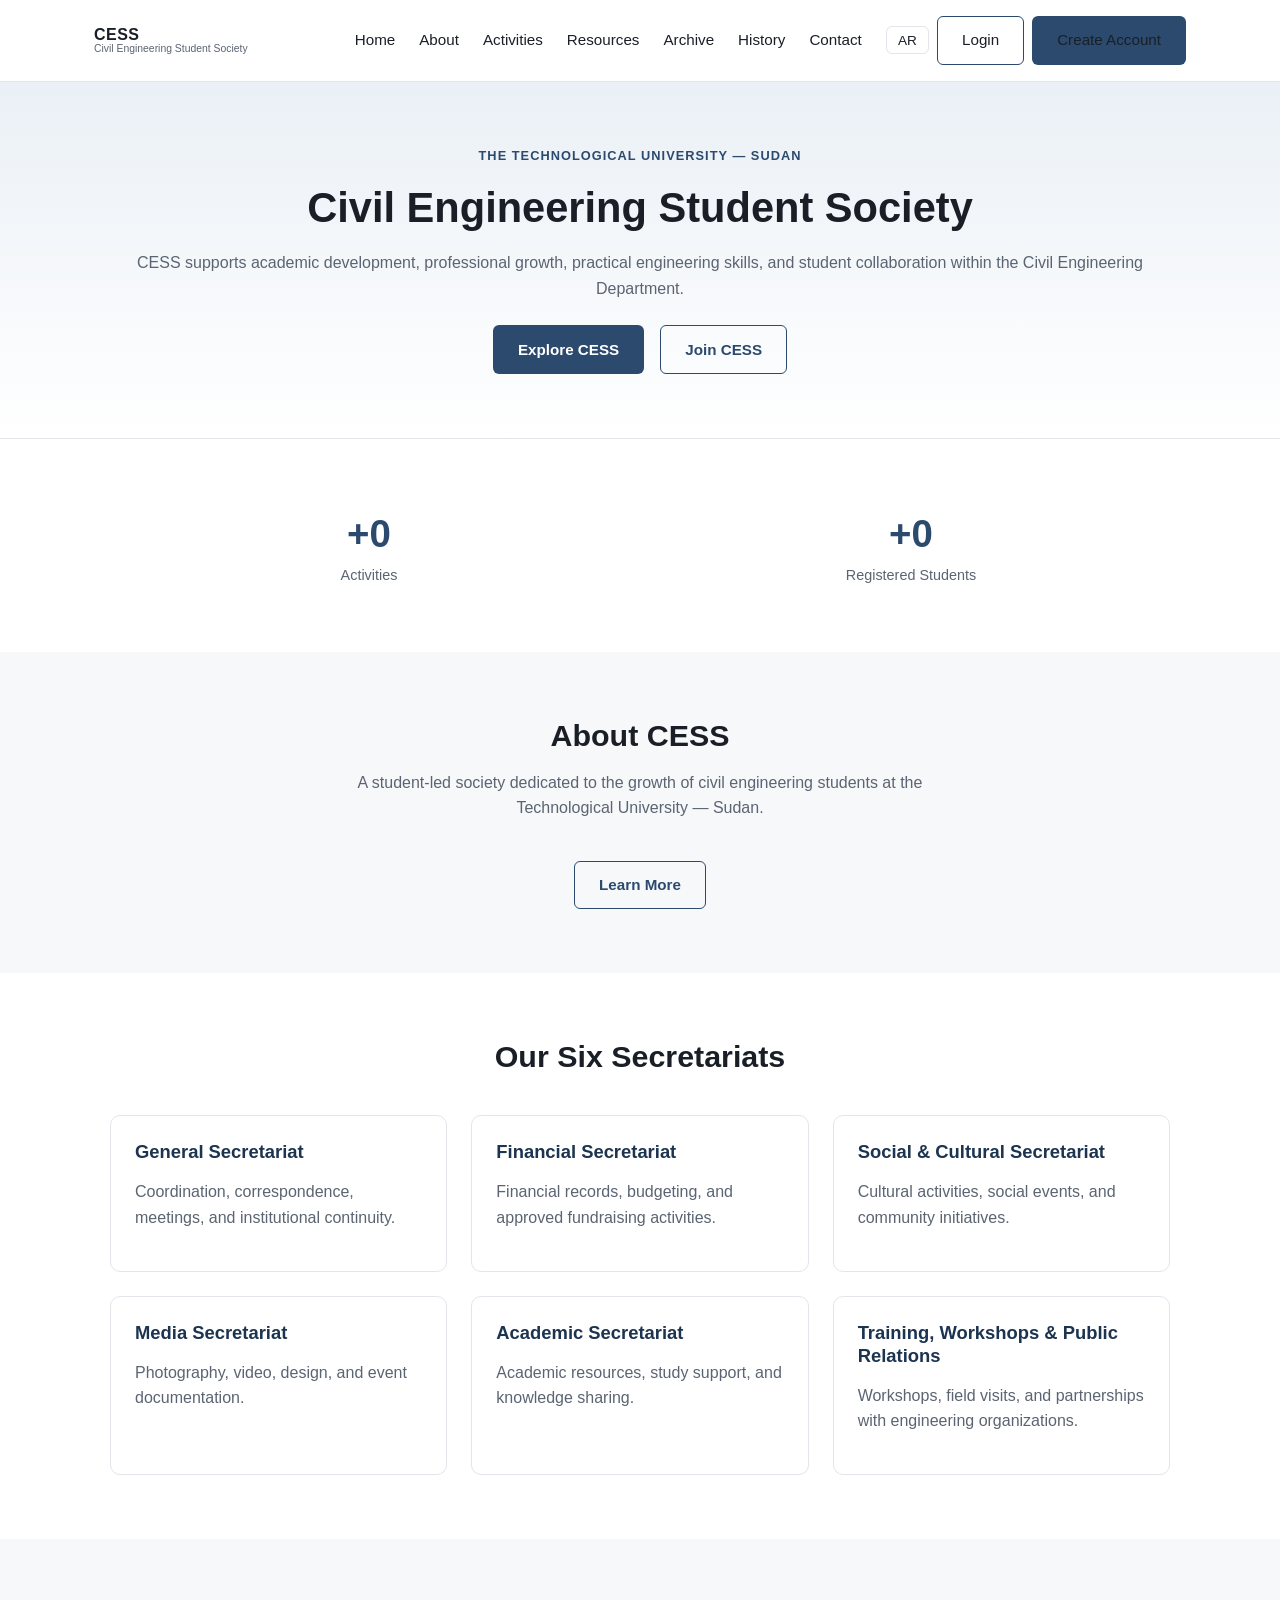
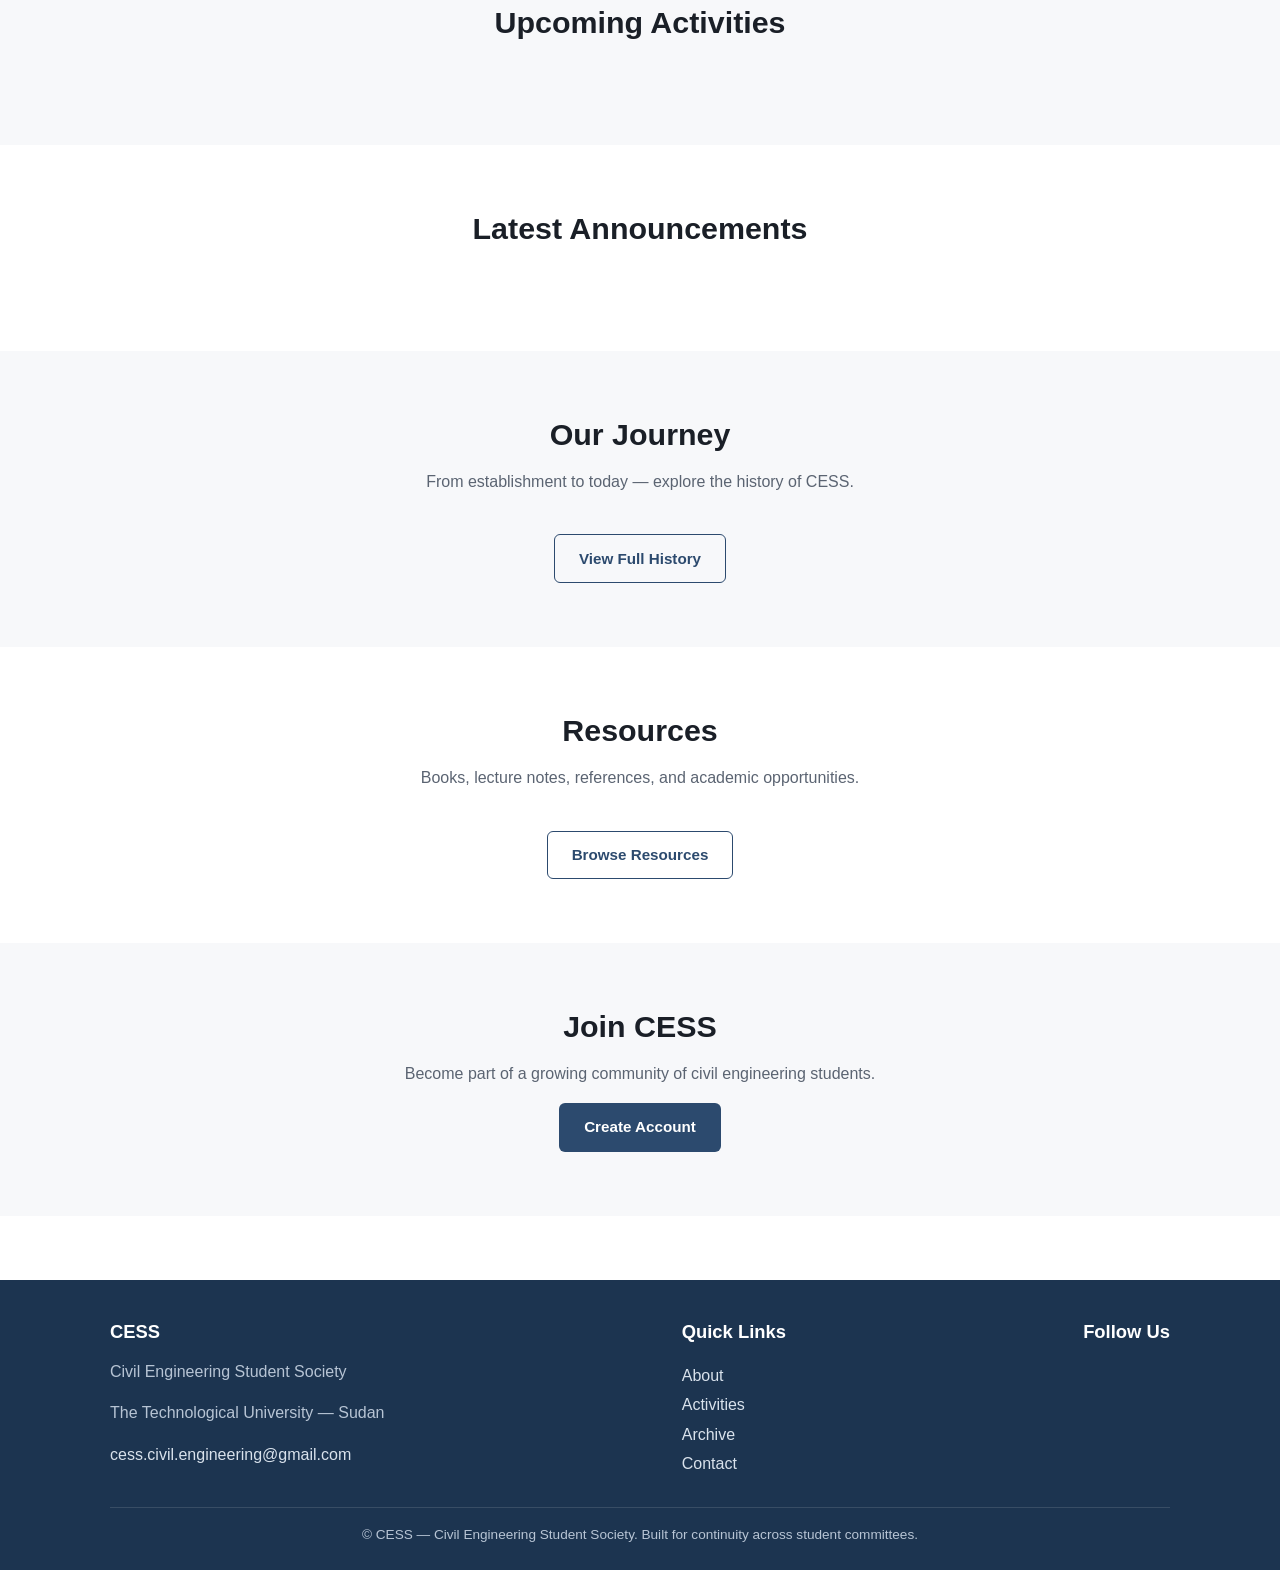
==== commit 3ee04e45: "Add files via upload" ====
--- a/index.html
+++ b/index.html
@@ -8,7 +8,7 @@
 <link rel="stylesheet" href="style.css">
 <link rel="stylesheet" href="responsive.css">
 </head>
-<body>
+<body data-page="home">
 
 <!-- ========== HEADER ========== -->
 <header class="site-header">
@@ -211,20 +211,7 @@
   </div>
 </footer>
 
-<!-- Firebase SDK (compat build — no bundler required) -->
-<script src="https://www.gstatic.com/firebasejs/10.12.2/firebase-app-compat.js"></script>
-<script src="https://www.gstatic.com/firebasejs/10.12.2/firebase-auth-compat.js"></script>
-<script src="https://www.gstatic.com/firebasejs/10.12.2/firebase-firestore-compat.js"></script>
-<script src="firebase-config.js"></script>
-<script src="app.js"></script>
-<script>
-  // Static shell (header/hero/about/secretariats/footer) always renders
-  // regardless of Firebase. Dynamic sections below load independently
-  // and fail gracefully — see app.js safeFetch().
-  loadPublicStatistics();
-  loadActivities("upcoming-activities", { limit: 3, upcomingOnly: true });
-  loadAnnouncements("home-announcements", 3);
-  loadSocialLinks("footer-social-links");
-</script>
+<!-- Modular Firebase SDK — loaded once via js/core/firebase.js, imported by js/pages/public-site.js -->
+<script type="module" src="js/pages/public-site.js"></script>
 </body>
 </html>
--- a/style.css
+++ b/style.css
@@ -543,3 +543,214 @@
   outline: 2px solid var(--color-accent);
   outline-offset: 2px;
 }
+
+/* =========================================================
+   CESS — CMS & Dashboard Additions
+   =========================================================
+   Extends the existing design system for: the reusable CMS
+   editor modal, content-manager list cards, admin/leadership
+   user & settings panels, toasts, and loading/empty/error states.
+   Uses the same tokens (--color-*, --space-*, --radius*) defined
+   at the top of this file — no new color palette introduced.
+   ========================================================= */
+
+/* Aliases so JS-authored markup (card-img/card-meta) matches
+   the existing card-image/card-date visual language above. */
+.card-img { width: 100%; height: 160px; object-fit: cover; background: var(--color-surface); }
+.card-meta { font-size: 0.85rem; color: var(--color-text-muted); margin-bottom: var(--space-1); }
+
+/* Native [hidden] attribute already hides elements; this just
+   keeps error/notice text visually consistent when unhidden. */
+.form-error, .form-notice { color: var(--color-danger); font-size: 0.9rem; margin-top: var(--space-2); }
+.form-notice { background: var(--color-accent-light); color: var(--color-accent-dark); padding: var(--space-3); border-radius: var(--radius-sm); margin-bottom: var(--space-3); }
+.field-hint { font-size: 0.8rem; color: var(--color-text-muted); margin-top: 0.2rem; }
+.form-footer-link { text-align: center; margin-top: var(--space-3); font-size: 0.9rem; }
+.form-card-inline { max-width: 640px; margin: var(--space-4) 0; }
+.form-group-checkbox label { display: flex; align-items: center; gap: 0.5rem; font-weight: 500; }
+.form-group-checkbox input { width: auto; }
+
+/* ---------- Section header row (title + action button) ---------- */
+
+.section-header-row {
+  display: flex;
+  align-items: center;
+  justify-content: space-between;
+  gap: var(--space-3);
+  flex-wrap: wrap;
+  margin-bottom: var(--space-3);
+}
+.section-header-row h2 { margin-bottom: 0; }
+
+/* ---------- Badges (extra variants beyond the base .badge) ---------- */
+
+.badge-success { background: #e4f2ea; color: var(--color-success); }
+.badge-muted { background: var(--color-surface); color: var(--color-text-muted); }
+.badge-accent { background: var(--color-accent-light); color: var(--color-accent-dark); }
+.badge-warning { background: #fbeee9; color: var(--color-danger); }
+
+/* ---------- Loading / empty / error states ---------- */
+
+.state-message {
+  padding: var(--space-5);
+  text-align: center;
+  color: var(--color-text-muted);
+  border: 1px dashed var(--color-border);
+  border-radius: var(--radius);
+  grid-column: 1 / -1;
+}
+.state-error { color: var(--color-danger); border-color: var(--color-danger); }
+.spinner {
+  display: inline-block;
+  width: 16px; height: 16px;
+  border: 2px solid var(--color-border);
+  border-top-color: var(--color-accent);
+  border-radius: 50%;
+  margin-inline-end: 0.5rem;
+  vertical-align: middle;
+  animation: cess-spin 0.7s linear infinite;
+}
+@keyframes cess-spin { to { transform: rotate(360deg); } }
+
+/* ---------- Dashboard: CMS item list/cards ---------- */
+
+.cms-item-list { display: flex; flex-direction: column; gap: var(--space-2); }
+
+.cms-item-card {
+  display: flex;
+  align-items: center;
+  justify-content: space-between;
+  gap: var(--space-3);
+  flex-wrap: wrap;
+  padding: var(--space-3) var(--space-4);
+  border: 1px solid var(--color-border);
+  border-radius: var(--radius-sm);
+  background: var(--color-bg);
+}
+.cms-item-main h4 { margin: 0 0 0.25rem; color: var(--color-accent-dark); }
+.cms-item-meta { display: flex; gap: var(--space-3); align-items: center; flex-wrap: wrap; font-size: 0.85rem; color: var(--color-text-muted); }
+.cms-item-actions { display: flex; gap: var(--space-2); flex-wrap: wrap; }
+
+.btn-sm { padding: 0.4rem 0.75rem; font-size: 0.85rem; }
+
+/* ---------- Stat chips (overview/statistics panels) ---------- */
+
+.stats-chip-row { display: flex; gap: var(--space-3); flex-wrap: wrap; margin: var(--space-3) 0; }
+.stat-chip {
+  padding: var(--space-3) var(--space-4);
+  background: var(--color-accent-light);
+  border-radius: var(--radius-sm);
+  text-align: center;
+  min-width: 100px;
+}
+.stat-chip strong { display: block; font-size: 1.4rem; color: var(--color-accent-dark); }
+.stat-chip span { font-size: 0.8rem; color: var(--color-text-muted); }
+
+/* ---------- Toast ---------- */
+
+.cess-toast {
+  position: fixed;
+  bottom: var(--space-4);
+  inset-inline-start: 50%;
+  transform: translateX(-50%) translateY(20px);
+  background: var(--color-accent-dark);
+  color: #fff;
+  padding: 0.75rem 1.25rem;
+  border-radius: var(--radius-sm);
+  font-size: 0.9rem;
+  opacity: 0;
+  pointer-events: none;
+  transition: opacity 0.2s ease, transform 0.2s ease;
+  z-index: 1000;
+  max-width: 90vw;
+}
+.cess-toast.visible { opacity: 1; transform: translateX(-50%) translateY(0); }
+.cess-toast-error { background: var(--color-danger); }
+.cess-toast-info { background: var(--color-accent); }
+
+/* ---------- CMS Editor Modal ---------- */
+
+.modal-overlay {
+  position: fixed;
+  inset: 0;
+  background: rgba(20, 25, 33, 0.55);
+  display: flex;
+  align-items: center;
+  justify-content: center;
+  padding: var(--space-3);
+  z-index: 999;
+}
+.modal-panel {
+  background: var(--color-bg);
+  border-radius: var(--radius);
+  width: 100%;
+  max-width: 560px;
+  max-height: 90vh;
+  display: flex;
+  flex-direction: column;
+  box-shadow: var(--shadow-md);
+}
+.modal-header {
+  display: flex;
+  align-items: center;
+  justify-content: space-between;
+  padding: var(--space-4);
+  border-bottom: 1px solid var(--color-border);
+}
+.modal-header h2 { margin: 0; font-size: 1.15rem; }
+.modal-close-btn {
+  background: none;
+  border: none;
+  font-size: 1.5rem;
+  line-height: 1;
+  cursor: pointer;
+  color: var(--color-text-muted);
+  padding: 0.25rem;
+}
+.modal-body { padding: var(--space-4); overflow-y: auto; flex: 1; }
+.modal-footer {
+  display: flex;
+  justify-content: flex-end;
+  gap: var(--space-2);
+  padding: var(--space-4);
+  border-top: 1px solid var(--color-border);
+}
+
+/* ---------- Media fields inside the editor ---------- */
+
+.media-field, .media-list-field { margin-bottom: var(--space-4); }
+.media-preview { margin: var(--space-2) 0; }
+.media-thumb { width: 100%; max-width: 200px; border-radius: var(--radius-sm); display: block; }
+.media-thumb-sm { width: 40px; height: 40px; object-fit: cover; border-radius: var(--radius-sm); vertical-align: middle; margin-inline-end: 0.4rem; }
+.media-empty { color: var(--color-text-muted); font-size: 0.85rem; }
+.media-list-preview { display: flex; flex-wrap: wrap; gap: var(--space-2); margin: var(--space-2) 0; }
+.media-list-item {
+  display: inline-flex;
+  align-items: center;
+  gap: 0.3rem;
+  background: var(--color-surface);
+  padding: 0.3rem 0.5rem;
+  border-radius: var(--radius-sm);
+  font-size: 0.85rem;
+}
+.media-remove-btn {
+  background: none;
+  border: none;
+  color: var(--color-danger);
+  cursor: pointer;
+  font-size: 1.1rem;
+  line-height: 1;
+  padding: 0 0.2rem;
+}
+
+/* ---------- Details page / gallery / documents (public site) ---------- */
+
+.details-cover { width: 100%; max-height: 360px; object-fit: cover; border-radius: var(--radius); margin-bottom: var(--space-4); }
+.gallery-grid { display: grid; grid-template-columns: repeat(auto-fill, minmax(140px, 1fr)); gap: var(--space-2); margin: var(--space-4) 0; }
+.gallery-grid img { width: 100%; height: 120px; object-fit: cover; border-radius: var(--radius-sm); }
+.doc-list { list-style: none; padding: 0; margin: var(--space-3) 0; display: flex; flex-direction: column; gap: var(--space-1); }
+
+/* ---------- Timeline entries (history page, alt naming to existing .timeline-item) ---------- */
+
+.timeline-entry { display: flex; gap: var(--space-4); margin-bottom: var(--space-5); }
+.timeline-year { font-weight: 700; color: var(--color-accent); min-width: 60px; }
+.timeline-body img { max-width: 200px; border-radius: var(--radius-sm); margin-bottom: var(--space-2); }
--- a/responsive.css
+++ b/responsive.css
@@ -117,3 +117,73 @@
     display: none;
   }
 }
+
+/* ---------- CMS item cards: stack on mobile, full-width touch targets ---------- */
+
+@media (max-width: 640px) {
+  .cms-item-card {
+    flex-direction: column;
+    align-items: stretch;
+  }
+
+  .cms-item-actions {
+    justify-content: stretch;
+  }
+
+  .cms-item-actions .btn {
+    flex: 1;
+    min-width: 0;
+    text-align: center;
+    padding: 0.55rem 0.5rem; /* comfortable touch target, no hover/right-click dependency */
+  }
+
+  .section-header-row {
+    flex-direction: column;
+    align-items: stretch;
+  }
+
+  .section-header-row .btn {
+    width: 100%;
+  }
+}
+
+/* ---------- CMS editor modal: near full-screen on phones ---------- */
+
+@media (max-width: 640px) {
+  .modal-overlay {
+    padding: 0;
+    align-items: flex-end;
+  }
+
+  .modal-panel {
+    max-width: 100%;
+    width: 100%;
+    max-height: 95vh;
+    border-radius: var(--radius) var(--radius) 0 0;
+  }
+
+  .media-list-preview {
+    justify-content: flex-start;
+  }
+}
+
+/* ---------- Stat chip row: two-up on narrow phones ---------- */
+
+@media (max-width: 480px) {
+  .stats-chip-row {
+    justify-content: space-between;
+  }
+
+  .stat-chip {
+    flex: 1 1 calc(50% - var(--space-2));
+    min-width: 0;
+  }
+}
+
+/* ---------- Form card inline (settings panels) on mobile ---------- */
+
+@media (max-width: 480px) {
+  .form-card-inline {
+    padding: var(--space-3);
+  }
+}
